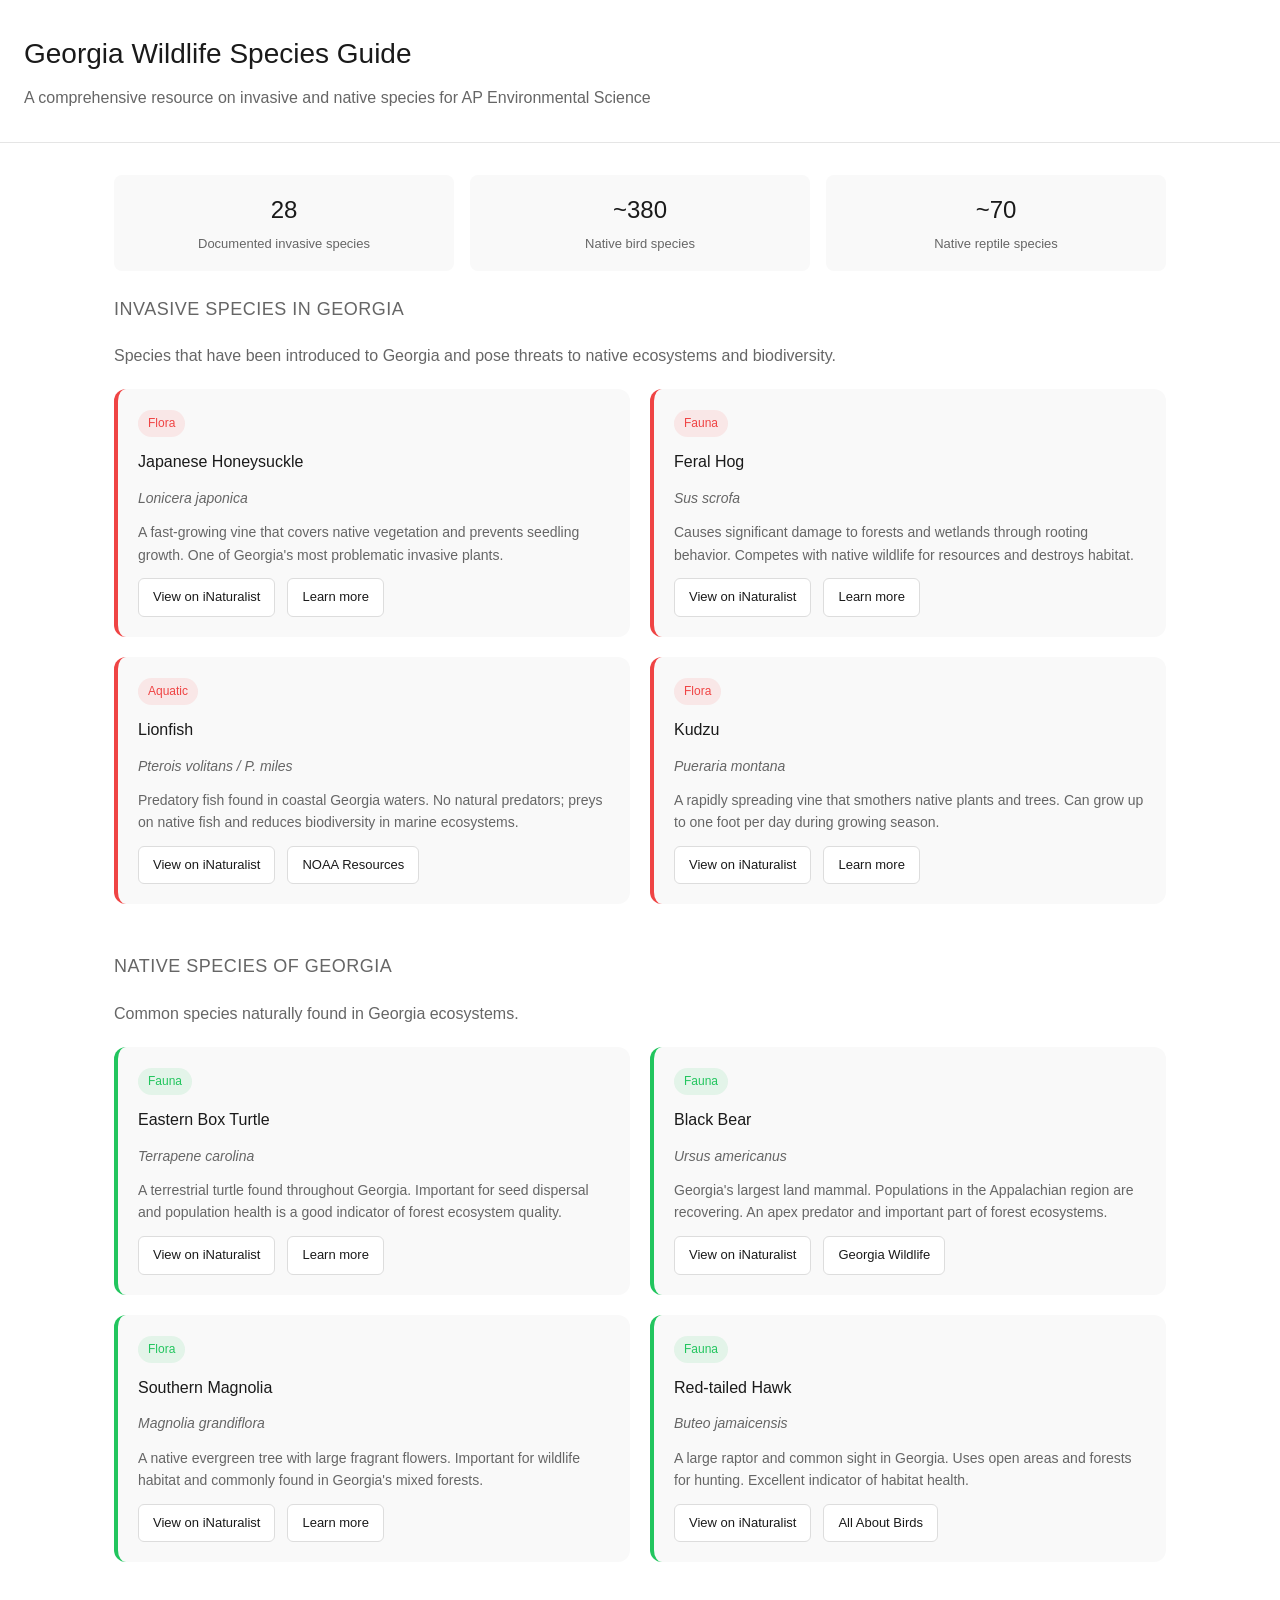
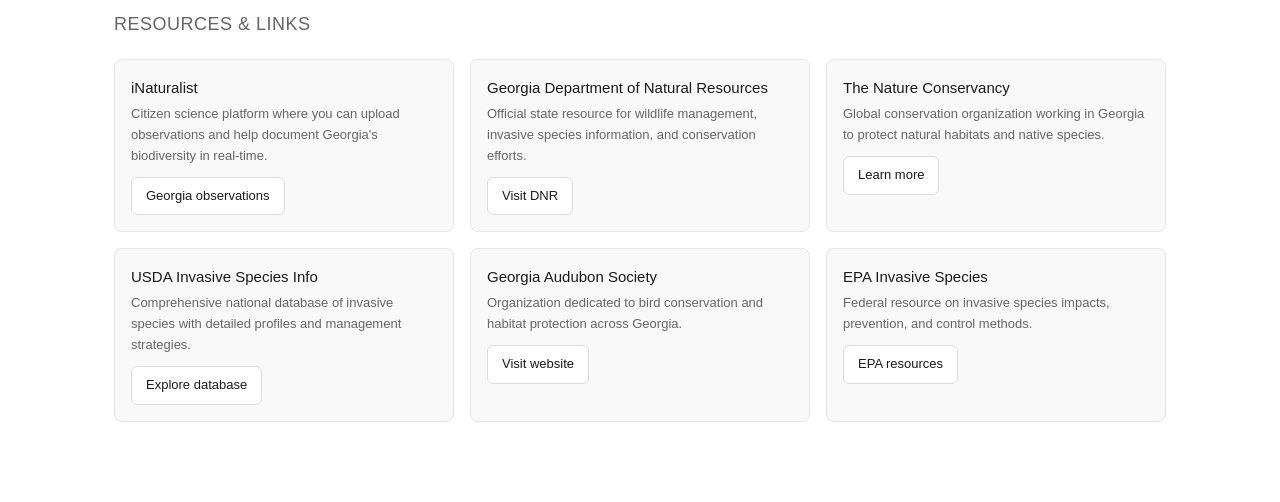
==== index.html @ b3af04f8 "initial upload" ====
<!DOCTYPE html>
<html lang="en">
<head>
  <meta charset="UTF-8">
  <meta name="viewport" content="width=device-width, initial-scale=1.0">
  <title>Georgia Wildlife Species Guide</title>
  <style>
    * {
      margin: 0;
      padding: 0;
      box-sizing: border-box;
    }

    body {
      font-family: -apple-system, BlinkMacSystemFont, 'Segoe UI', sans-serif;
      color: #1a1a1a;
      background: #fff;
      line-height: 1.6;
    }

    @media (prefers-color-scheme: dark) {
      body {
        background: #1a1a1a;
        color: #f5f5f5;
      }
    }

    .header {
      padding: 32px 24px;
      border-bottom: 1px solid #e5e5e5;
      margin-bottom: 32px;
    }

    @media (prefers-color-scheme: dark) {
      .header {
        border-bottom-color: #333;
      }
    }

    .header h1 {
      font-size: 28px;
      margin-bottom: 8px;
      font-weight: 500;
    }

    .header p {
      color: #666;
      font-size: 16px;
    }

    @media (prefers-color-scheme: dark) {
      .header p {
        color: #999;
      }
    }

    .content {
      max-width: 1100px;
      margin: 0 auto;
      padding: 0 24px 32px;
    }

    .section {
      margin-bottom: 48px;
    }

    .section h2 {
      font-size: 18px;
      font-weight: 500;
      margin-bottom: 20px;
      text-transform: uppercase;
      letter-spacing: 0.5px;
      color: #666;
    }

    @media (prefers-color-scheme: dark) {
      .section h2 {
        color: #999;
      }
    }

    .info-grid {
      display: grid;
      grid-template-columns: 1fr 1fr;
      gap: 20px;
      margin-bottom: 24px;
    }

    .info-card {
      background: #f9f9f9;
      padding: 20px;
      border-radius: 12px;
      border-left: 4px solid #22c55e;
    }

    @media (prefers-color-scheme: dark) {
      .info-card {
        background: #2a2a2a;
      }
    }

    .info-card.invasive {
      border-left-color: #ef4444;
    }

    .info-card h3 {
      font-size: 16px;
      margin-bottom: 12px;
      font-weight: 500;
    }

    .badge {
      display: inline-block;
      padding: 4px 10px;
      border-radius: 20px;
      font-size: 12px;
      margin-bottom: 12px;
      background: rgba(34, 197, 94, 0.1);
      color: #22c55e;
    }

    .invasive .badge {
      background: rgba(239, 68, 68, 0.1);
      color: #ef4444;
    }

    .info-card p {
      font-size: 14px;
      color: #666;
      margin-bottom: 12px;
    }

    @media (prefers-color-scheme: dark) {
      .info-card p {
        color: #999;
      }
    }

    .scientific {
      font-style: italic;
      font-size: 13px;
      color: #999;
      margin-bottom: 12px;
    }

    @media (prefers-color-scheme: dark) {
      .scientific {
        color: #666;
      }
    }

    .resource-links {
      display: flex;
      gap: 12px;
      flex-wrap: wrap;
    }

    .resource-btn {
      display: inline-block;
      padding: 8px 14px;
      background: #fff;
      border: 1px solid #ddd;
      border-radius: 6px;
      text-decoration: none;
      color: #1a1a1a;
      font-size: 13px;
      transition: all 0.2s;
      cursor: pointer;
    }

    @media (prefers-color-scheme: dark) {
      .resource-btn {
        background: #333;
        border-color: #555;
        color: #f5f5f5;
      }
    }

    .resource-btn:hover {
      background: #f0f0f0;
      border-color: #999;
    }

    @media (prefers-color-scheme: dark) {
      .resource-btn:hover {
        background: #444;
        border-color: #666;
      }
    }

    .species-list {
      display: grid;
      grid-template-columns: repeat(auto-fit, minmax(280px, 1fr));
      gap: 16px;
      margin-top: 20px;
    }

    .species-item {
      background: #f9f9f9;
      padding: 16px;
      border-radius: 8px;
      cursor: pointer;
      transition: all 0.2s;
      border: 1px solid #e5e5e5;
    }

    @media (prefers-color-scheme: dark) {
      .species-item {
        background: #2a2a2a;
        border-color: #333;
      }
    }

    .species-item:hover {
      border-color: #999;
      transform: translateY(-2px);
    }

    .species-item h4 {
      font-size: 15px;
      margin-bottom: 4px;
      font-weight: 500;
    }

    .species-item .scientific {
      margin-bottom: 10px;
    }

    .species-item p {
      font-size: 13px;
      color: #666;
      margin-bottom: 10px;
    }

    @media (prefers-color-scheme: dark) {
      .species-item p {
        color: #999;
      }
    }

    .quick-stats {
      display: grid;
      grid-template-columns: repeat(3, 1fr);
      gap: 16px;
      margin: 24px 0;
    }

    .stat-box {
      background: #f9f9f9;
      padding: 16px;
      border-radius: 8px;
      text-align: center;
    }

    @media (prefers-color-scheme: dark) {
      .stat-box {
        background: #2a2a2a;
      }
    }

    .stat-number {
      font-size: 24px;
      font-weight: 500;
      margin-bottom: 4px;
    }

    .stat-label {
      font-size: 13px;
      color: #666;
    }

    @media (prefers-color-scheme: dark) {
      .stat-label {
        color: #999;
      }
    }

    @media (max-width: 768px) {
      .info-grid {
        grid-template-columns: 1fr;
      }
      
      .quick-stats {
        grid-template-columns: 1fr;
      }
    }
  </style>
</head>
<body>

<div class="header">
  <h1>Georgia Wildlife Species Guide</h1>
  <p>A comprehensive resource on invasive and native species for AP Environmental Science</p>
</div>

<div class="content">
  <div class="quick-stats">
    <div class="stat-box">
      <div class="stat-number">28</div>
      <div class="stat-label">Documented invasive species</div>
    </div>
    <div class="stat-box">
      <div class="stat-number">~380</div>
      <div class="stat-label">Native bird species</div>
    </div>
    <div class="stat-box">
      <div class="stat-number">~70</div>
      <div class="stat-label">Native reptile species</div>
    </div>
  </div>

  <div class="section">
    <h2>Invasive species in Georgia</h2>
    <p style="color: #666; margin-bottom: 20px;">Species that have been introduced to Georgia and pose threats to native ecosystems and biodiversity.</p>
    
    <div class="info-grid">
      <div class="info-card invasive">
        <span class="badge">Flora</span>
        <h3>Japanese Honeysuckle</h3>
        <p class="scientific">Lonicera japonica</p>
        <p>A fast-growing vine that covers native vegetation and prevents seedling growth. One of Georgia's most problematic invasive plants.</p>
        <div class="resource-links">
          <a class="resource-btn" href="https://www.inaturalist.org/taxa/48547-Lonicera-japonica" target="_blank">View on iNaturalist</a>
          <a class="resource-btn" href="https://www.invasivespeciesinfo.gov/" target="_blank">Learn more</a>
        </div>
      </div>

      <div class="info-card invasive">
        <span class="badge">Fauna</span>
        <h3>Feral Hog</h3>
        <p class="scientific">Sus scrofa</p>
        <p>Causes significant damage to forests and wetlands through rooting behavior. Competes with native wildlife for resources and destroys habitat.</p>
        <div class="resource-links">
          <a class="resource-btn" href="https://www.inaturalist.org/taxa/41693-Sus-scrofa" target="_blank">View on iNaturalist</a>
          <a class="resource-btn" href="https://www.gohunt.com/read/detail/feral-hogs" target="_blank">Learn more</a>
        </div>
      </div>

      <div class="info-card invasive">
        <span class="badge">Aquatic</span>
        <h3>Lionfish</h3>
        <p class="scientific">Pterois volitans / P. miles</p>
        <p>Predatory fish found in coastal Georgia waters. No natural predators; preys on native fish and reduces biodiversity in marine ecosystems.</p>
        <div class="resource-links">
          <a class="resource-btn" href="https://www.inaturalist.org/taxa/2294-Pterois" target="_blank">View on iNaturalist</a>
          <a class="resource-btn" href="https://www.noaa.gov/" target="_blank">NOAA Resources</a>
        </div>
      </div>

      <div class="info-card invasive">
        <span class="badge">Flora</span>
        <h3>Kudzu</h3>
        <p class="scientific">Pueraria montana</p>
        <p>A rapidly spreading vine that smothers native plants and trees. Can grow up to one foot per day during growing season.</p>
        <div class="resource-links">
          <a class="resource-btn" href="https://www.inaturalist.org/taxa/60610-Pueraria-montana" target="_blank">View on iNaturalist</a>
          <a class="resource-btn" href="https://www.invasivespeciesinfo.gov/" target="_blank">Learn more</a>
        </div>
      </div>
    </div>
  </div>

  <div class="section">
    <h2>Native species of Georgia</h2>
    <p style="color: #666; margin-bottom: 20px;">Common species naturally found in Georgia ecosystems.</p>
    
    <div class="info-grid">
      <div class="info-card">
        <span class="badge">Fauna</span>
        <h3>Eastern Box Turtle</h3>
        <p class="scientific">Terrapene carolina</p>
        <p>A terrestrial turtle found throughout Georgia. Important for seed dispersal and population health is a good indicator of forest ecosystem quality.</p>
        <div class="resource-links">
          <a class="resource-btn" href="https://www.inaturalist.org/taxa/21338-Terrapene-carolina" target="_blank">View on iNaturalist</a>
          <a class="resource-btn" href="https://www.georgiaaudubon.org/" target="_blank">Learn more</a>
        </div>
      </div>

      <div class="info-card">
        <span class="badge">Fauna</span>
        <h3>Black Bear</h3>
        <p class="scientific">Ursus americanus</p>
        <p>Georgia's largest land mammal. Populations in the Appalachian region are recovering. An apex predator and important part of forest ecosystems.</p>
        <div class="resource-links">
          <a class="resource-btn" href="https://www.inaturalist.org/taxa/43331-Ursus-americanus" target="_blank">View on iNaturalist</a>
          <a class="resource-btn" href="https://www.georgiawildlife.com/" target="_blank">Georgia Wildlife</a>
        </div>
      </div>

      <div class="info-card">
        <span class="badge">Flora</span>
        <h3>Southern Magnolia</h3>
        <p class="scientific">Magnolia grandiflora</p>
        <p>A native evergreen tree with large fragrant flowers. Important for wildlife habitat and commonly found in Georgia's mixed forests.</p>
        <div class="resource-links">
          <a class="resource-btn" href="https://www.inaturalist.org/taxa/53818-Magnolia-grandiflora" target="_blank">View on iNaturalist</a>
          <a class="resource-btn" href="https://www.nwf.org/" target="_blank">Learn more</a>
        </div>
      </div>

      <div class="info-card">
        <span class="badge">Fauna</span>
        <h3>Red-tailed Hawk</h3>
        <p class="scientific">Buteo jamaicensis</p>
        <p>A large raptor and common sight in Georgia. Uses open areas and forests for hunting. Excellent indicator of habitat health.</p>
        <div class="resource-links">
          <a class="resource-btn" href="https://www.inaturalist.org/taxa/3791-Buteo-jamaicensis" target="_blank">View on iNaturalist</a>
          <a class="resource-btn" href="https://www.allaboutbirds.org/" target="_blank">All About Birds</a>
        </div>
      </div>
    </div>
  </div>

  <div class="section">
    <h2>Resources & links</h2>
    <div class="species-list">
      <div class="species-item">
        <h4>iNaturalist</h4>
        <p>Citizen science platform where you can upload observations and help document Georgia's biodiversity in real-time.</p>
        <a class="resource-btn" href="https://www.inaturalist.org/places/georgia" target="_blank">Georgia observations</a>
      </div>
      <div class="species-item">
        <h4>Georgia Department of Natural Resources</h4>
        <p>Official state resource for wildlife management, invasive species information, and conservation efforts.</p>
        <a class="resource-btn" href="https://www.georgiawildlife.com/" target="_blank">Visit DNR</a>
      </div>
      <div class="species-item">
        <h4>The Nature Conservancy</h4>
        <p>Global conservation organization working in Georgia to protect natural habitats and native species.</p>
        <a class="resource-btn" href="https://www.nature.org/en-us/get-involved/how-to-help/" target="_blank">Learn more</a>
      </div>
      <div class="species-item">
        <h4>USDA Invasive Species Info</h4>
        <p>Comprehensive national database of invasive species with detailed profiles and management strategies.</p>
        <a class="resource-btn" href="https://www.invasivespeciesinfo.gov/" target="_blank">Explore database</a>
      </div>
      <div class="species-item">
        <h4>Georgia Audubon Society</h4>
        <p>Organization dedicated to bird conservation and habitat protection across Georgia.</p>
        <a class="resource-btn" href="https://www.georgiaaudubon.org/" target="_blank">Visit website</a>
      </div>
      <div class="species-item">
        <h4>EPA Invasive Species</h4>
        <p>Federal resource on invasive species impacts, prevention, and control methods.</p>
        <a class="resource-btn" href="https://www.epa.gov/invasive-species" target="_blank">EPA resources</a>
      </div>
    </div>
  </div>
</div>

</body>
</html>
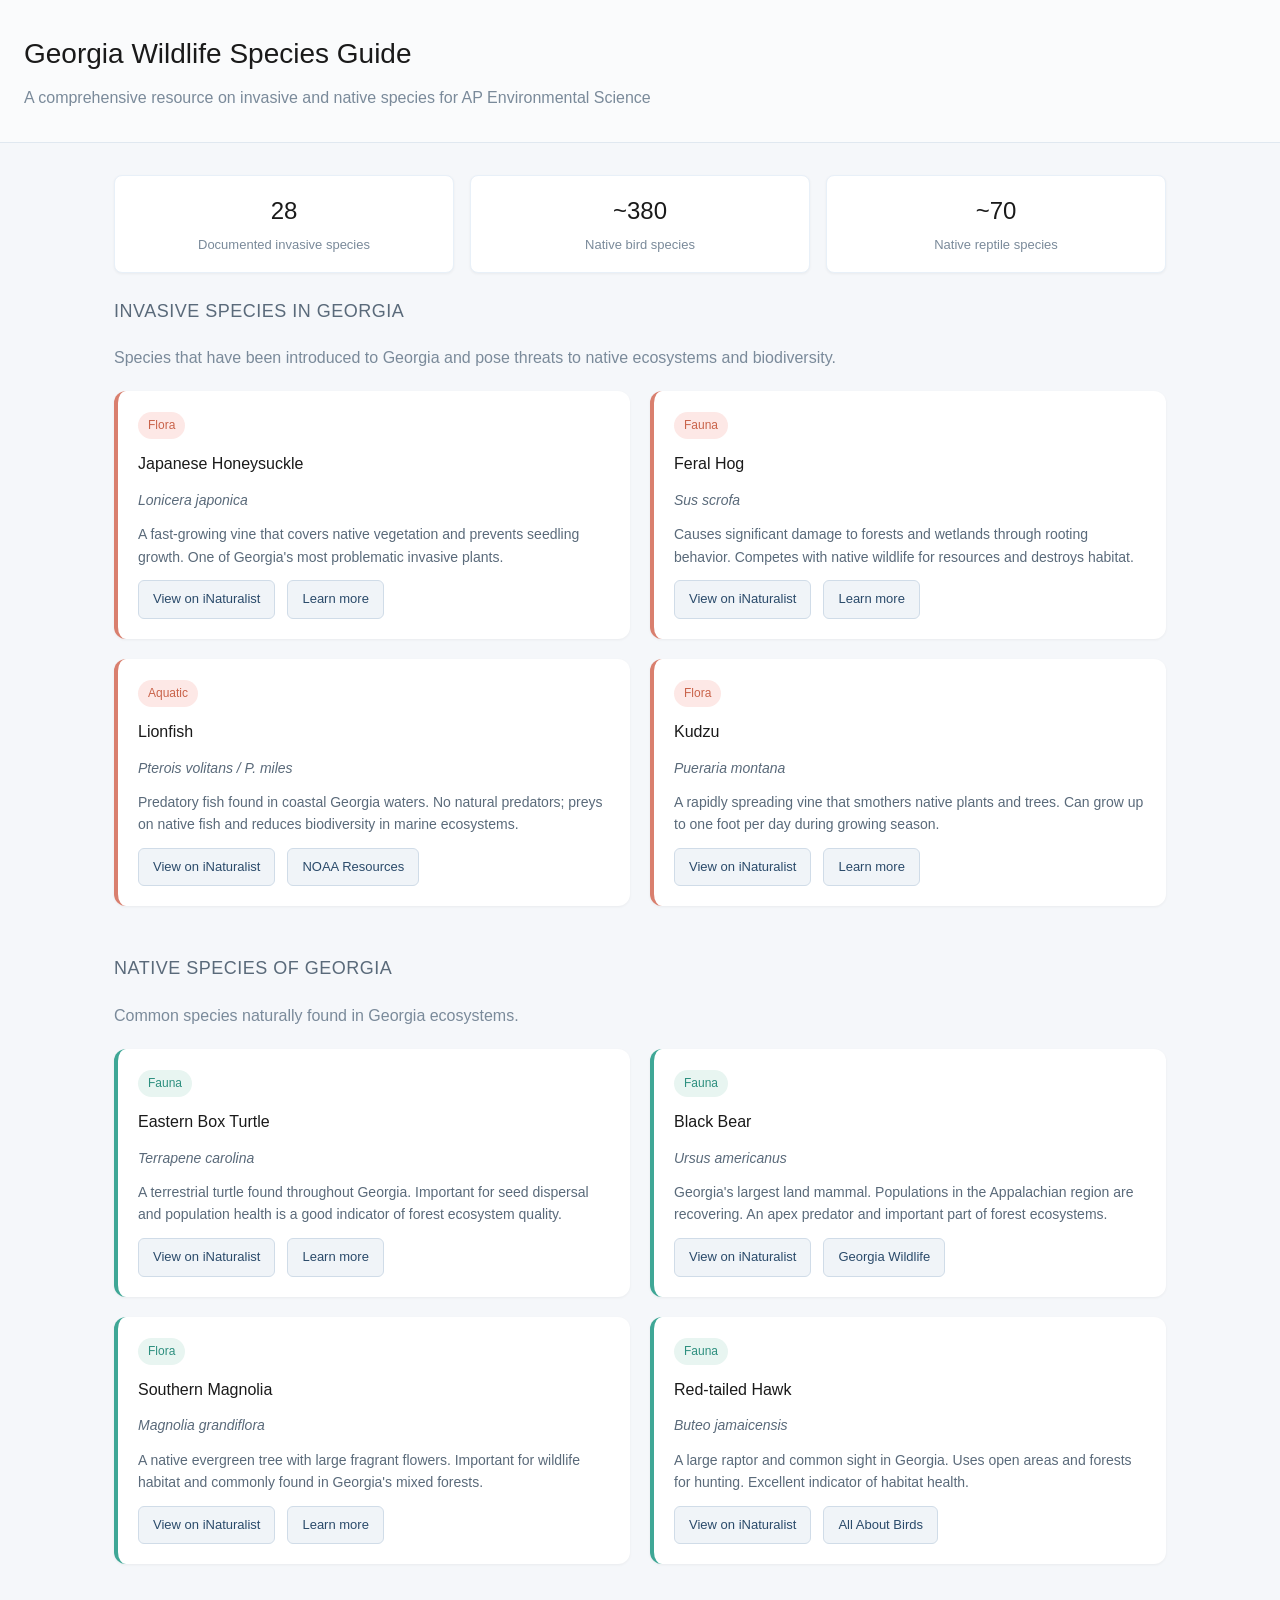
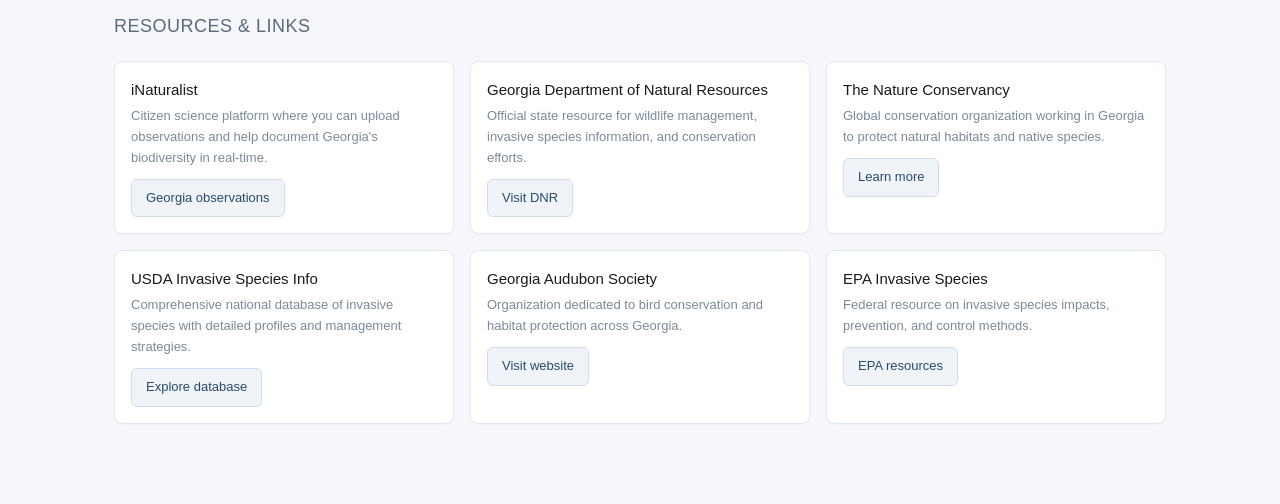
==== commit a5414f11: "Refactor CSS styles for improved color scheme Updated color scheme for better readability and aesthe" ====
--- a/index.html
+++ b/index.html
@@ -13,45 +13,28 @@
 
     body {
       font-family: -apple-system, BlinkMacSystemFont, 'Segoe UI', sans-serif;
-      color: #1a1a1a;
-      background: #fff;
+      color: #2a2a2a;
+      background: #f5f7fa;
       line-height: 1.6;
-    }
-
-    @media (prefers-color-scheme: dark) {
-      body {
-        background: #1a1a1a;
-        color: #f5f5f5;
-      }
     }
 
     .header {
       padding: 32px 24px;
-      border-bottom: 1px solid #e5e5e5;
+      border-bottom: 1px solid #e0e8f0;
       margin-bottom: 32px;
-    }
-
-    @media (prefers-color-scheme: dark) {
-      .header {
-        border-bottom-color: #333;
-      }
+      background: #fafbfc;
     }
 
     .header h1 {
       font-size: 28px;
       margin-bottom: 8px;
       font-weight: 500;
+      color: #1a1a1a;
     }
 
     .header p {
-      color: #666;
+      color: #7a8a9a;
       font-size: 16px;
-    }
-
-    @media (prefers-color-scheme: dark) {
-      .header p {
-        color: #999;
-      }
     }
 
     .content {
@@ -70,13 +53,11 @@
       margin-bottom: 20px;
       text-transform: uppercase;
       letter-spacing: 0.5px;
-      color: #666;
-    }
-
-    @media (prefers-color-scheme: dark) {
-      .section h2 {
-        color: #999;
-      }
+      color: #5a6a7a;
+    }
+
+    .section > p {
+      color: #7a8a9a;
     }
 
     .info-grid {
@@ -87,26 +68,22 @@
     }
 
     .info-card {
-      background: #f9f9f9;
+      background: #ffffff;
       padding: 20px;
       border-radius: 12px;
-      border-left: 4px solid #22c55e;
-    }
-
-    @media (prefers-color-scheme: dark) {
-      .info-card {
-        background: #2a2a2a;
-      }
+      border-left: 4px solid #3fa796;
+      box-shadow: 0 1px 3px rgba(0, 0, 0, 0.05);
     }
 
     .info-card.invasive {
-      border-left-color: #ef4444;
+      border-left-color: #d97f6e;
     }
 
     .info-card h3 {
       font-size: 16px;
       margin-bottom: 12px;
       font-weight: 500;
+      color: #1a1a1a;
     }
 
     .badge {
@@ -115,38 +92,26 @@
       border-radius: 20px;
       font-size: 12px;
       margin-bottom: 12px;
-      background: rgba(34, 197, 94, 0.1);
-      color: #22c55e;
+      background: #e8f5f1;
+      color: #2d8f7f;
     }
 
     .invasive .badge {
-      background: rgba(239, 68, 68, 0.1);
-      color: #ef4444;
+      background: #fde8e6;
+      color: #c9634a;
     }
 
     .info-card p {
       font-size: 14px;
-      color: #666;
+      color: #5a6a7a;
       margin-bottom: 12px;
-    }
-
-    @media (prefers-color-scheme: dark) {
-      .info-card p {
-        color: #999;
-      }
     }
 
     .scientific {
       font-style: italic;
       font-size: 13px;
-      color: #999;
+      color: #8a9aaa;
       margin-bottom: 12px;
-    }
-
-    @media (prefers-color-scheme: dark) {
-      .scientific {
-        color: #666;
-      }
     }
 
     .resource-links {
@@ -158,34 +123,20 @@
     .resource-btn {
       display: inline-block;
       padding: 8px 14px;
-      background: #fff;
-      border: 1px solid #ddd;
+      background: #f0f4f8;
+      border: 1px solid #d0dce8;
       border-radius: 6px;
       text-decoration: none;
-      color: #1a1a1a;
+      color: #2a4a6a;
       font-size: 13px;
       transition: all 0.2s;
       cursor: pointer;
     }
 
-    @media (prefers-color-scheme: dark) {
-      .resource-btn {
-        background: #333;
-        border-color: #555;
-        color: #f5f5f5;
-      }
-    }
-
     .resource-btn:hover {
-      background: #f0f0f0;
-      border-color: #999;
-    }
-
-    @media (prefers-color-scheme: dark) {
-      .resource-btn:hover {
-        background: #444;
-        border-color: #666;
-      }
+      background: #e0eaf4;
+      border-color: #a0b5cc;
+      color: #1a3a5a;
     }
 
     .species-list {
@@ -196,30 +147,26 @@
     }
 
     .species-item {
-      background: #f9f9f9;
+      background: #ffffff;
       padding: 16px;
       border-radius: 8px;
       cursor: pointer;
       transition: all 0.2s;
-      border: 1px solid #e5e5e5;
-    }
-
-    @media (prefers-color-scheme: dark) {
-      .species-item {
-        background: #2a2a2a;
-        border-color: #333;
-      }
+      border: 1px solid #e0e8f0;
+      box-shadow: 0 1px 2px rgba(0, 0, 0, 0.03);
     }
 
     .species-item:hover {
-      border-color: #999;
+      border-color: #b0c0d0;
       transform: translateY(-2px);
+      box-shadow: 0 4px 8px rgba(0, 0, 0, 0.08);
     }
 
     .species-item h4 {
       font-size: 15px;
       margin-bottom: 4px;
       font-weight: 500;
+      color: #1a1a1a;
     }
 
     .species-item .scientific {
@@ -228,14 +175,8 @@
 
     .species-item p {
       font-size: 13px;
-      color: #666;
+      color: #7a8a9a;
       margin-bottom: 10px;
-    }
-
-    @media (prefers-color-scheme: dark) {
-      .species-item p {
-        color: #999;
-      }
     }
 
     .quick-stats {
@@ -246,33 +187,24 @@
     }
 
     .stat-box {
-      background: #f9f9f9;
+      background: #ffffff;
       padding: 16px;
       border-radius: 8px;
       text-align: center;
-    }
-
-    @media (prefers-color-scheme: dark) {
-      .stat-box {
-        background: #2a2a2a;
-      }
+      box-shadow: 0 1px 3px rgba(0, 0, 0, 0.05);
+      border: 1px solid #e8f0f8;
     }
 
     .stat-number {
       font-size: 24px;
       font-weight: 500;
       margin-bottom: 4px;
+      color: #1a1a1a;
     }
 
     .stat-label {
       font-size: 13px;
-      color: #666;
-    }
-
-    @media (prefers-color-scheme: dark) {
-      .stat-label {
-        color: #999;
-      }
+      color: #7a8a9a;
     }
 
     @media (max-width: 768px) {
@@ -311,7 +243,7 @@
 
   <div class="section">
     <h2>Invasive species in Georgia</h2>
-    <p style="color: #666; margin-bottom: 20px;">Species that have been introduced to Georgia and pose threats to native ecosystems and biodiversity.</p>
+    <p style="color: #7a8a9a; margin-bottom: 20px;">Species that have been introduced to Georgia and pose threats to native ecosystems and biodiversity.</p>
     
     <div class="info-grid">
       <div class="info-card invasive">
@@ -362,7 +294,7 @@
 
   <div class="section">
     <h2>Native species of Georgia</h2>
-    <p style="color: #666; margin-bottom: 20px;">Common species naturally found in Georgia ecosystems.</p>
+    <p style="color: #7a8a9a; margin-bottom: 20px;">Common species naturally found in Georgia ecosystems.</p>
     
     <div class="info-grid">
       <div class="info-card">
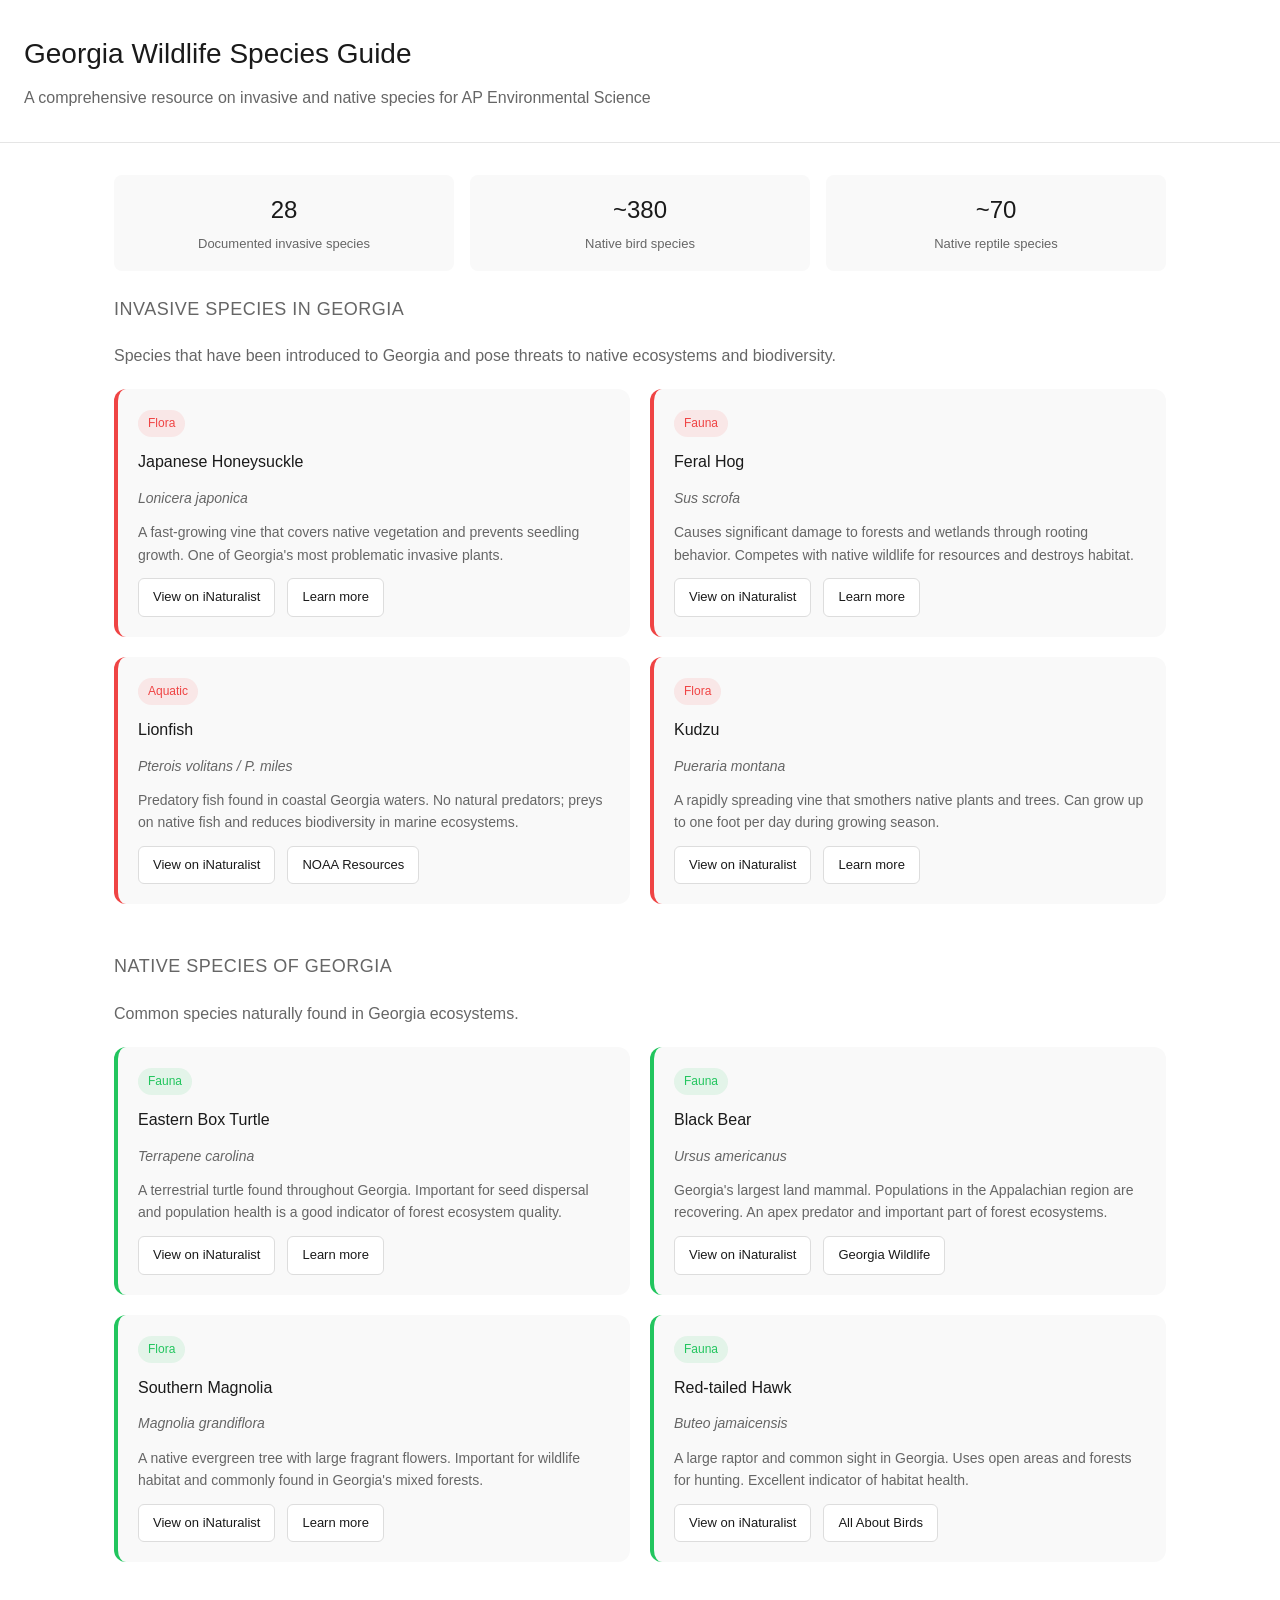
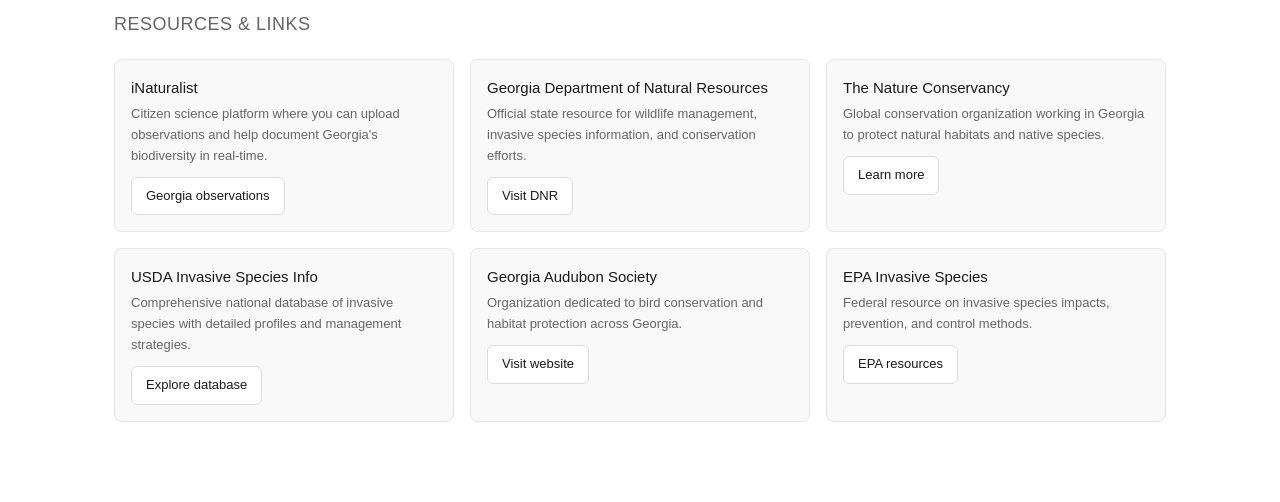
==== commit c6227041: "aanya cannot decide what she wants cuase shes lowkey tweaking Updated color scheme for better readab" ====
--- a/index.html
+++ b/index.html
@@ -13,28 +13,45 @@
 
     body {
       font-family: -apple-system, BlinkMacSystemFont, 'Segoe UI', sans-serif;
-      color: #2a2a2a;
-      background: #f5f7fa;
+      color: #1a1a1a;
+      background: #fff;
       line-height: 1.6;
+    }
+
+    @media (prefers-color-scheme: dark) {
+      body {
+        background: #1a1a1a;
+        color: #f5f5f5;
+      }
     }
 
     .header {
       padding: 32px 24px;
-      border-bottom: 1px solid #e0e8f0;
+      border-bottom: 1px solid #e5e5e5;
       margin-bottom: 32px;
-      background: #fafbfc;
+    }
+
+    @media (prefers-color-scheme: dark) {
+      .header {
+        border-bottom-color: #333;
+      }
     }
 
     .header h1 {
       font-size: 28px;
       margin-bottom: 8px;
       font-weight: 500;
-      color: #1a1a1a;
     }
 
     .header p {
-      color: #7a8a9a;
+      color: #666;
       font-size: 16px;
+    }
+
+    @media (prefers-color-scheme: dark) {
+      .header p {
+        color: #999;
+      }
     }
 
     .content {
@@ -53,11 +70,13 @@
       margin-bottom: 20px;
       text-transform: uppercase;
       letter-spacing: 0.5px;
-      color: #5a6a7a;
-    }
-
-    .section > p {
-      color: #7a8a9a;
+      color: #666;
+    }
+
+    @media (prefers-color-scheme: dark) {
+      .section h2 {
+        color: #999;
+      }
     }
 
     .info-grid {
@@ -68,22 +87,26 @@
     }
 
     .info-card {
-      background: #ffffff;
+      background: #f9f9f9;
       padding: 20px;
       border-radius: 12px;
-      border-left: 4px solid #3fa796;
-      box-shadow: 0 1px 3px rgba(0, 0, 0, 0.05);
+      border-left: 4px solid #22c55e;
+    }
+
+    @media (prefers-color-scheme: dark) {
+      .info-card {
+        background: #2a2a2a;
+      }
     }
 
     .info-card.invasive {
-      border-left-color: #d97f6e;
+      border-left-color: #ef4444;
     }
 
     .info-card h3 {
       font-size: 16px;
       margin-bottom: 12px;
       font-weight: 500;
-      color: #1a1a1a;
     }
 
     .badge {
@@ -92,26 +115,38 @@
       border-radius: 20px;
       font-size: 12px;
       margin-bottom: 12px;
-      background: #e8f5f1;
-      color: #2d8f7f;
+      background: rgba(34, 197, 94, 0.1);
+      color: #22c55e;
     }
 
     .invasive .badge {
-      background: #fde8e6;
-      color: #c9634a;
+      background: rgba(239, 68, 68, 0.1);
+      color: #ef4444;
     }
 
     .info-card p {
       font-size: 14px;
-      color: #5a6a7a;
+      color: #666;
       margin-bottom: 12px;
+    }
+
+    @media (prefers-color-scheme: dark) {
+      .info-card p {
+        color: #999;
+      }
     }
 
     .scientific {
       font-style: italic;
       font-size: 13px;
-      color: #8a9aaa;
+      color: #999;
       margin-bottom: 12px;
+    }
+
+    @media (prefers-color-scheme: dark) {
+      .scientific {
+        color: #666;
+      }
     }
 
     .resource-links {
@@ -123,20 +158,34 @@
     .resource-btn {
       display: inline-block;
       padding: 8px 14px;
-      background: #f0f4f8;
-      border: 1px solid #d0dce8;
+      background: #fff;
+      border: 1px solid #ddd;
       border-radius: 6px;
       text-decoration: none;
-      color: #2a4a6a;
+      color: #1a1a1a;
       font-size: 13px;
       transition: all 0.2s;
       cursor: pointer;
     }
 
+    @media (prefers-color-scheme: dark) {
+      .resource-btn {
+        background: #333;
+        border-color: #555;
+        color: #f5f5f5;
+      }
+    }
+
     .resource-btn:hover {
-      background: #e0eaf4;
-      border-color: #a0b5cc;
-      color: #1a3a5a;
+      background: #f0f0f0;
+      border-color: #999;
+    }
+
+    @media (prefers-color-scheme: dark) {
+      .resource-btn:hover {
+        background: #444;
+        border-color: #666;
+      }
     }
 
     .species-list {
@@ -147,26 +196,30 @@
     }
 
     .species-item {
-      background: #ffffff;
+      background: #f9f9f9;
       padding: 16px;
       border-radius: 8px;
       cursor: pointer;
       transition: all 0.2s;
-      border: 1px solid #e0e8f0;
-      box-shadow: 0 1px 2px rgba(0, 0, 0, 0.03);
+      border: 1px solid #e5e5e5;
+    }
+
+    @media (prefers-color-scheme: dark) {
+      .species-item {
+        background: #2a2a2a;
+        border-color: #333;
+      }
     }
 
     .species-item:hover {
-      border-color: #b0c0d0;
+      border-color: #999;
       transform: translateY(-2px);
-      box-shadow: 0 4px 8px rgba(0, 0, 0, 0.08);
     }
 
     .species-item h4 {
       font-size: 15px;
       margin-bottom: 4px;
       font-weight: 500;
-      color: #1a1a1a;
     }
 
     .species-item .scientific {
@@ -175,8 +228,14 @@
 
     .species-item p {
       font-size: 13px;
-      color: #7a8a9a;
+      color: #666;
       margin-bottom: 10px;
+    }
+
+    @media (prefers-color-scheme: dark) {
+      .species-item p {
+        color: #999;
+      }
     }
 
     .quick-stats {
@@ -187,24 +246,33 @@
     }
 
     .stat-box {
-      background: #ffffff;
+      background: #f9f9f9;
       padding: 16px;
       border-radius: 8px;
       text-align: center;
-      box-shadow: 0 1px 3px rgba(0, 0, 0, 0.05);
-      border: 1px solid #e8f0f8;
+    }
+
+    @media (prefers-color-scheme: dark) {
+      .stat-box {
+        background: #2a2a2a;
+      }
     }
 
     .stat-number {
       font-size: 24px;
       font-weight: 500;
       margin-bottom: 4px;
-      color: #1a1a1a;
     }
 
     .stat-label {
       font-size: 13px;
-      color: #7a8a9a;
+      color: #666;
+    }
+
+    @media (prefers-color-scheme: dark) {
+      .stat-label {
+        color: #999;
+      }
     }
 
     @media (max-width: 768px) {
@@ -243,7 +311,7 @@
 
   <div class="section">
     <h2>Invasive species in Georgia</h2>
-    <p style="color: #7a8a9a; margin-bottom: 20px;">Species that have been introduced to Georgia and pose threats to native ecosystems and biodiversity.</p>
+    <p style="color: #666; margin-bottom: 20px;">Species that have been introduced to Georgia and pose threats to native ecosystems and biodiversity.</p>
     
     <div class="info-grid">
       <div class="info-card invasive">
@@ -294,7 +362,7 @@
 
   <div class="section">
     <h2>Native species of Georgia</h2>
-    <p style="color: #7a8a9a; margin-bottom: 20px;">Common species naturally found in Georgia ecosystems.</p>
+    <p style="color: #666; margin-bottom: 20px;">Common species naturally found in Georgia ecosystems.</p>
     
     <div class="info-grid">
       <div class="info-card">
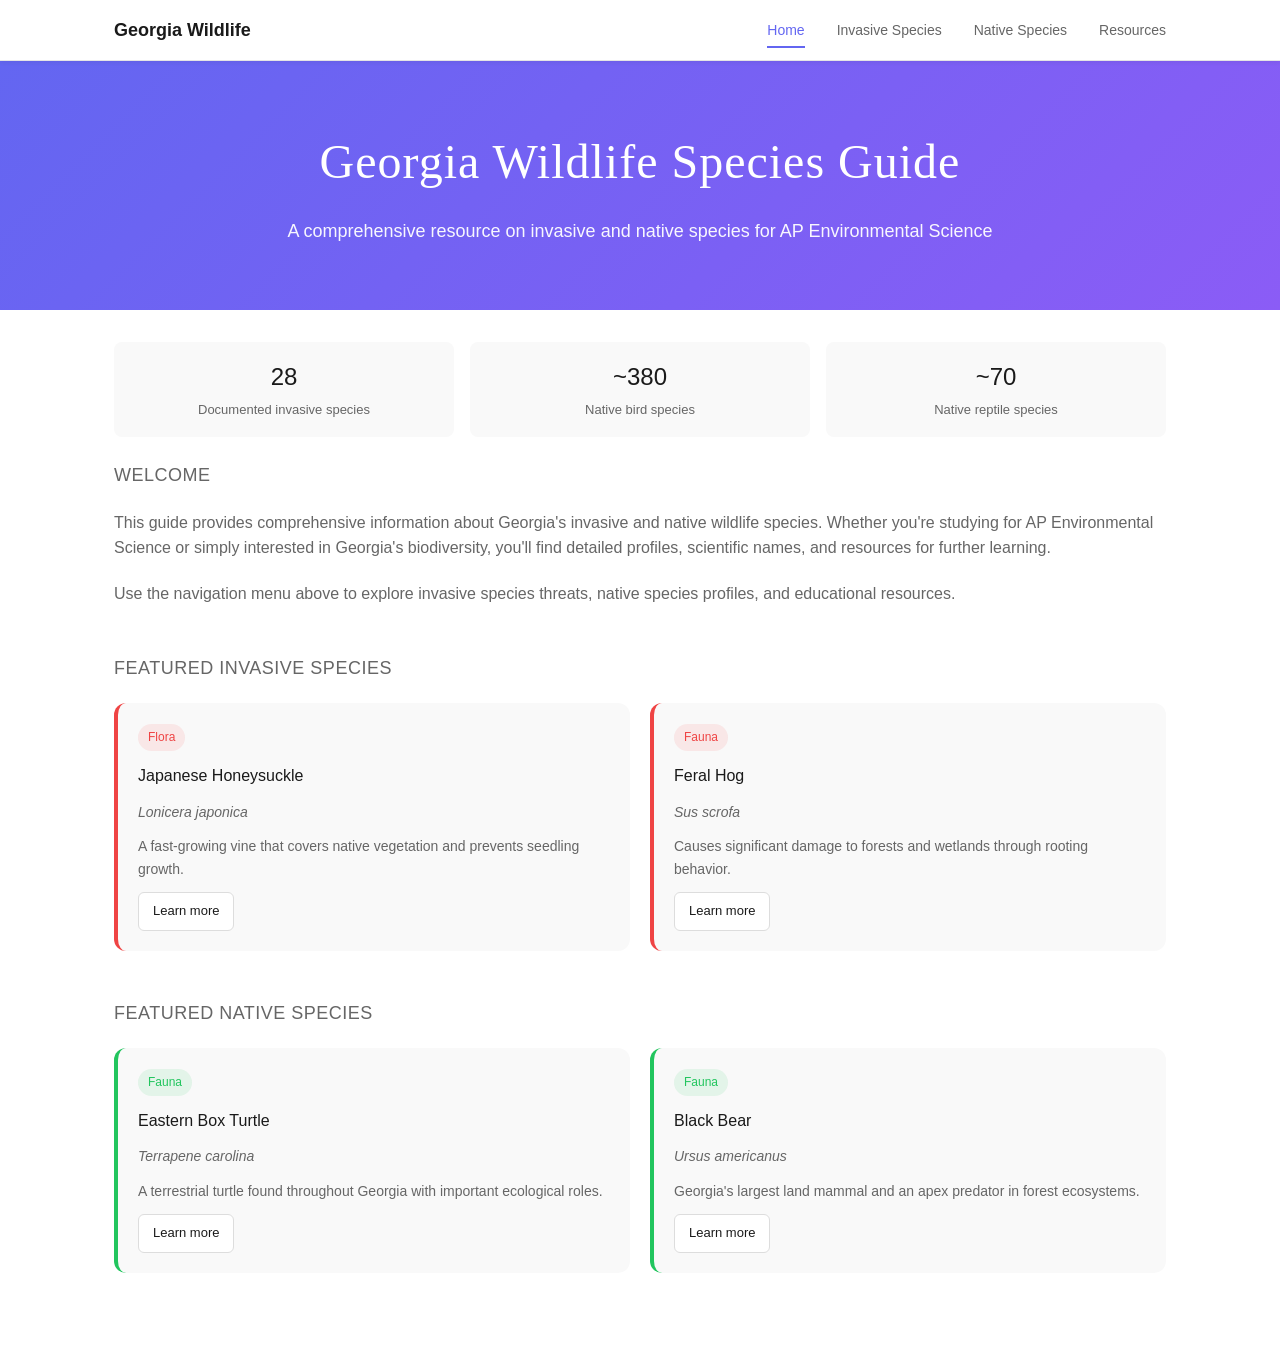
==== commit 81670646: "Add multi-page Georgia Wildlife Guide with centered title and professional styling" ====
--- a/index.html
+++ b/index.html
@@ -4,289 +4,23 @@
   <meta charset="UTF-8">
   <meta name="viewport" content="width=device-width, initial-scale=1.0">
   <title>Georgia Wildlife Species Guide</title>
-  <style>
-    * {
-      margin: 0;
-      padding: 0;
-      box-sizing: border-box;
-    }
-
-    body {
-      font-family: -apple-system, BlinkMacSystemFont, 'Segoe UI', sans-serif;
-      color: #1a1a1a;
-      background: #fff;
-      line-height: 1.6;
-    }
-
-    @media (prefers-color-scheme: dark) {
-      body {
-        background: #1a1a1a;
-        color: #f5f5f5;
-      }
-    }
-
-    .header {
-      padding: 32px 24px;
-      border-bottom: 1px solid #e5e5e5;
-      margin-bottom: 32px;
-    }
-
-    @media (prefers-color-scheme: dark) {
-      .header {
-        border-bottom-color: #333;
-      }
-    }
-
-    .header h1 {
-      font-size: 28px;
-      margin-bottom: 8px;
-      font-weight: 500;
-    }
-
-    .header p {
-      color: #666;
-      font-size: 16px;
-    }
-
-    @media (prefers-color-scheme: dark) {
-      .header p {
-        color: #999;
-      }
-    }
-
-    .content {
-      max-width: 1100px;
-      margin: 0 auto;
-      padding: 0 24px 32px;
-    }
-
-    .section {
-      margin-bottom: 48px;
-    }
-
-    .section h2 {
-      font-size: 18px;
-      font-weight: 500;
-      margin-bottom: 20px;
-      text-transform: uppercase;
-      letter-spacing: 0.5px;
-      color: #666;
-    }
-
-    @media (prefers-color-scheme: dark) {
-      .section h2 {
-        color: #999;
-      }
-    }
-
-    .info-grid {
-      display: grid;
-      grid-template-columns: 1fr 1fr;
-      gap: 20px;
-      margin-bottom: 24px;
-    }
-
-    .info-card {
-      background: #f9f9f9;
-      padding: 20px;
-      border-radius: 12px;
-      border-left: 4px solid #22c55e;
-    }
-
-    @media (prefers-color-scheme: dark) {
-      .info-card {
-        background: #2a2a2a;
-      }
-    }
-
-    .info-card.invasive {
-      border-left-color: #ef4444;
-    }
-
-    .info-card h3 {
-      font-size: 16px;
-      margin-bottom: 12px;
-      font-weight: 500;
-    }
-
-    .badge {
-      display: inline-block;
-      padding: 4px 10px;
-      border-radius: 20px;
-      font-size: 12px;
-      margin-bottom: 12px;
-      background: rgba(34, 197, 94, 0.1);
-      color: #22c55e;
-    }
-
-    .invasive .badge {
-      background: rgba(239, 68, 68, 0.1);
-      color: #ef4444;
-    }
-
-    .info-card p {
-      font-size: 14px;
-      color: #666;
-      margin-bottom: 12px;
-    }
-
-    @media (prefers-color-scheme: dark) {
-      .info-card p {
-        color: #999;
-      }
-    }
-
-    .scientific {
-      font-style: italic;
-      font-size: 13px;
-      color: #999;
-      margin-bottom: 12px;
-    }
-
-    @media (prefers-color-scheme: dark) {
-      .scientific {
-        color: #666;
-      }
-    }
-
-    .resource-links {
-      display: flex;
-      gap: 12px;
-      flex-wrap: wrap;
-    }
-
-    .resource-btn {
-      display: inline-block;
-      padding: 8px 14px;
-      background: #fff;
-      border: 1px solid #ddd;
-      border-radius: 6px;
-      text-decoration: none;
-      color: #1a1a1a;
-      font-size: 13px;
-      transition: all 0.2s;
-      cursor: pointer;
-    }
-
-    @media (prefers-color-scheme: dark) {
-      .resource-btn {
-        background: #333;
-        border-color: #555;
-        color: #f5f5f5;
-      }
-    }
-
-    .resource-btn:hover {
-      background: #f0f0f0;
-      border-color: #999;
-    }
-
-    @media (prefers-color-scheme: dark) {
-      .resource-btn:hover {
-        background: #444;
-        border-color: #666;
-      }
-    }
-
-    .species-list {
-      display: grid;
-      grid-template-columns: repeat(auto-fit, minmax(280px, 1fr));
-      gap: 16px;
-      margin-top: 20px;
-    }
-
-    .species-item {
-      background: #f9f9f9;
-      padding: 16px;
-      border-radius: 8px;
-      cursor: pointer;
-      transition: all 0.2s;
-      border: 1px solid #e5e5e5;
-    }
-
-    @media (prefers-color-scheme: dark) {
-      .species-item {
-        background: #2a2a2a;
-        border-color: #333;
-      }
-    }
-
-    .species-item:hover {
-      border-color: #999;
-      transform: translateY(-2px);
-    }
-
-    .species-item h4 {
-      font-size: 15px;
-      margin-bottom: 4px;
-      font-weight: 500;
-    }
-
-    .species-item .scientific {
-      margin-bottom: 10px;
-    }
-
-    .species-item p {
-      font-size: 13px;
-      color: #666;
-      margin-bottom: 10px;
-    }
-
-    @media (prefers-color-scheme: dark) {
-      .species-item p {
-        color: #999;
-      }
-    }
-
-    .quick-stats {
-      display: grid;
-      grid-template-columns: repeat(3, 1fr);
-      gap: 16px;
-      margin: 24px 0;
-    }
-
-    .stat-box {
-      background: #f9f9f9;
-      padding: 16px;
-      border-radius: 8px;
-      text-align: center;
-    }
-
-    @media (prefers-color-scheme: dark) {
-      .stat-box {
-        background: #2a2a2a;
-      }
-    }
-
-    .stat-number {
-      font-size: 24px;
-      font-weight: 500;
-      margin-bottom: 4px;
-    }
-
-    .stat-label {
-      font-size: 13px;
-      color: #666;
-    }
-
-    @media (prefers-color-scheme: dark) {
-      .stat-label {
-        color: #999;
-      }
-    }
-
-    @media (max-width: 768px) {
-      .info-grid {
-        grid-template-columns: 1fr;
-      }
-      
-      .quick-stats {
-        grid-template-columns: 1fr;
-      }
-    }
-  </style>
+  <link rel="stylesheet" href="styles.css">
 </head>
 <body>
+
+<nav class="navbar">
+  <div class="nav-container">
+    <div class="nav-logo">
+      <a href="index.html">Georgia Wildlife</a>
+    </div>
+    <ul class="nav-menu">
+      <li><a href="index.html" class="nav-link active">Home</a></li>
+      <li><a href="invasive-species.html" class="nav-link">Invasive Species</a></li>
+      <li><a href="native-species.html" class="nav-link">Native Species</a></li>
+      <li><a href="resources.html" class="nav-link">Resources</a></li>
+    </ul>
+  </div>
+</nav>
 
 <div class="header">
   <h1>Georgia Wildlife Species Guide</h1>
@@ -310,18 +44,27 @@
   </div>
 
   <div class="section">
-    <h2>Invasive species in Georgia</h2>
-    <p style="color: #666; margin-bottom: 20px;">Species that have been introduced to Georgia and pose threats to native ecosystems and biodiversity.</p>
-    
+    <h2>Welcome</h2>
+    <p style="color: #666; margin-bottom: 20px;">
+      This guide provides comprehensive information about Georgia's invasive and native wildlife species. 
+      Whether you're studying for AP Environmental Science or simply interested in Georgia's biodiversity, 
+      you'll find detailed profiles, scientific names, and resources for further learning.
+    </p>
+    <p style="color: #666; margin-bottom: 20px;">
+      Use the navigation menu above to explore invasive species threats, native species profiles, and educational resources.
+    </p>
+  </div>
+
+  <div class="section">
+    <h2>Featured Invasive Species</h2>
     <div class="info-grid">
       <div class="info-card invasive">
         <span class="badge">Flora</span>
         <h3>Japanese Honeysuckle</h3>
         <p class="scientific">Lonicera japonica</p>
-        <p>A fast-growing vine that covers native vegetation and prevents seedling growth. One of Georgia's most problematic invasive plants.</p>
+        <p>A fast-growing vine that covers native vegetation and prevents seedling growth.</p>
         <div class="resource-links">
-          <a class="resource-btn" href="https://www.inaturalist.org/taxa/48547-Lonicera-japonica" target="_blank">View on iNaturalist</a>
-          <a class="resource-btn" href="https://www.invasivespeciesinfo.gov/" target="_blank">Learn more</a>
+          <a class="resource-btn" href="invasive-species.html">Learn more</a>
         </div>
       </div>
 
@@ -329,50 +72,24 @@
         <span class="badge">Fauna</span>
         <h3>Feral Hog</h3>
         <p class="scientific">Sus scrofa</p>
-        <p>Causes significant damage to forests and wetlands through rooting behavior. Competes with native wildlife for resources and destroys habitat.</p>
+        <p>Causes significant damage to forests and wetlands through rooting behavior.</p>
         <div class="resource-links">
-          <a class="resource-btn" href="https://www.inaturalist.org/taxa/41693-Sus-scrofa" target="_blank">View on iNaturalist</a>
-          <a class="resource-btn" href="https://www.gohunt.com/read/detail/feral-hogs" target="_blank">Learn more</a>
-        </div>
-      </div>
-
-      <div class="info-card invasive">
-        <span class="badge">Aquatic</span>
-        <h3>Lionfish</h3>
-        <p class="scientific">Pterois volitans / P. miles</p>
-        <p>Predatory fish found in coastal Georgia waters. No natural predators; preys on native fish and reduces biodiversity in marine ecosystems.</p>
-        <div class="resource-links">
-          <a class="resource-btn" href="https://www.inaturalist.org/taxa/2294-Pterois" target="_blank">View on iNaturalist</a>
-          <a class="resource-btn" href="https://www.noaa.gov/" target="_blank">NOAA Resources</a>
-        </div>
-      </div>
-
-      <div class="info-card invasive">
-        <span class="badge">Flora</span>
-        <h3>Kudzu</h3>
-        <p class="scientific">Pueraria montana</p>
-        <p>A rapidly spreading vine that smothers native plants and trees. Can grow up to one foot per day during growing season.</p>
-        <div class="resource-links">
-          <a class="resource-btn" href="https://www.inaturalist.org/taxa/60610-Pueraria-montana" target="_blank">View on iNaturalist</a>
-          <a class="resource-btn" href="https://www.invasivespeciesinfo.gov/" target="_blank">Learn more</a>
+          <a class="resource-btn" href="invasive-species.html">Learn more</a>
         </div>
       </div>
     </div>
   </div>
 
   <div class="section">
-    <h2>Native species of Georgia</h2>
-    <p style="color: #666; margin-bottom: 20px;">Common species naturally found in Georgia ecosystems.</p>
-    
+    <h2>Featured Native Species</h2>
     <div class="info-grid">
       <div class="info-card">
         <span class="badge">Fauna</span>
         <h3>Eastern Box Turtle</h3>
         <p class="scientific">Terrapene carolina</p>
-        <p>A terrestrial turtle found throughout Georgia. Important for seed dispersal and population health is a good indicator of forest ecosystem quality.</p>
+        <p>A terrestrial turtle found throughout Georgia with important ecological roles.</p>
         <div class="resource-links">
-          <a class="resource-btn" href="https://www.inaturalist.org/taxa/21338-Terrapene-carolina" target="_blank">View on iNaturalist</a>
-          <a class="resource-btn" href="https://www.georgiaaudubon.org/" target="_blank">Learn more</a>
+          <a class="resource-btn" href="native-species.html">Learn more</a>
         </div>
       </div>
 
@@ -380,73 +97,14 @@
         <span class="badge">Fauna</span>
         <h3>Black Bear</h3>
         <p class="scientific">Ursus americanus</p>
-        <p>Georgia's largest land mammal. Populations in the Appalachian region are recovering. An apex predator and important part of forest ecosystems.</p>
+        <p>Georgia's largest land mammal and an apex predator in forest ecosystems.</p>
         <div class="resource-links">
-          <a class="resource-btn" href="https://www.inaturalist.org/taxa/43331-Ursus-americanus" target="_blank">View on iNaturalist</a>
-          <a class="resource-btn" href="https://www.georgiawildlife.com/" target="_blank">Georgia Wildlife</a>
+          <a class="resource-btn" href="native-species.html">Learn more</a>
         </div>
-      </div>
-
-      <div class="info-card">
-        <span class="badge">Flora</span>
-        <h3>Southern Magnolia</h3>
-        <p class="scientific">Magnolia grandiflora</p>
-        <p>A native evergreen tree with large fragrant flowers. Important for wildlife habitat and commonly found in Georgia's mixed forests.</p>
-        <div class="resource-links">
-          <a class="resource-btn" href="https://www.inaturalist.org/taxa/53818-Magnolia-grandiflora" target="_blank">View on iNaturalist</a>
-          <a class="resource-btn" href="https://www.nwf.org/" target="_blank">Learn more</a>
-        </div>
-      </div>
-
-      <div class="info-card">
-        <span class="badge">Fauna</span>
-        <h3>Red-tailed Hawk</h3>
-        <p class="scientific">Buteo jamaicensis</p>
-        <p>A large raptor and common sight in Georgia. Uses open areas and forests for hunting. Excellent indicator of habitat health.</p>
-        <div class="resource-links">
-          <a class="resource-btn" href="https://www.inaturalist.org/taxa/3791-Buteo-jamaicensis" target="_blank">View on iNaturalist</a>
-          <a class="resource-btn" href="https://www.allaboutbirds.org/" target="_blank">All About Birds</a>
-        </div>
-      </div>
-    </div>
-  </div>
-
-  <div class="section">
-    <h2>Resources & links</h2>
-    <div class="species-list">
-      <div class="species-item">
-        <h4>iNaturalist</h4>
-        <p>Citizen science platform where you can upload observations and help document Georgia's biodiversity in real-time.</p>
-        <a class="resource-btn" href="https://www.inaturalist.org/places/georgia" target="_blank">Georgia observations</a>
-      </div>
-      <div class="species-item">
-        <h4>Georgia Department of Natural Resources</h4>
-        <p>Official state resource for wildlife management, invasive species information, and conservation efforts.</p>
-        <a class="resource-btn" href="https://www.georgiawildlife.com/" target="_blank">Visit DNR</a>
-      </div>
-      <div class="species-item">
-        <h4>The Nature Conservancy</h4>
-        <p>Global conservation organization working in Georgia to protect natural habitats and native species.</p>
-        <a class="resource-btn" href="https://www.nature.org/en-us/get-involved/how-to-help/" target="_blank">Learn more</a>
-      </div>
-      <div class="species-item">
-        <h4>USDA Invasive Species Info</h4>
-        <p>Comprehensive national database of invasive species with detailed profiles and management strategies.</p>
-        <a class="resource-btn" href="https://www.invasivespeciesinfo.gov/" target="_blank">Explore database</a>
-      </div>
-      <div class="species-item">
-        <h4>Georgia Audubon Society</h4>
-        <p>Organization dedicated to bird conservation and habitat protection across Georgia.</p>
-        <a class="resource-btn" href="https://www.georgiaaudubon.org/" target="_blank">Visit website</a>
-      </div>
-      <div class="species-item">
-        <h4>EPA Invasive Species</h4>
-        <p>Federal resource on invasive species impacts, prevention, and control methods.</p>
-        <a class="resource-btn" href="https://www.epa.gov/invasive-species" target="_blank">EPA resources</a>
       </div>
     </div>
   </div>
 </div>
 
 </body>
-</html>
+</html>
--- a/styles.css
+++ b/styles.css
@@ -0,0 +1,372 @@
+* {
+  margin: 0;
+  padding: 0;
+  box-sizing: border-box;
+}
+
+body {
+  font-family: -apple-system, BlinkMacSystemFont, 'Segoe UI', sans-serif;
+  color: #1a1a1a;
+  background: #fff;
+  line-height: 1.6;
+  padding-top: 60px;
+}
+
+@media (prefers-color-scheme: dark) {
+  body {
+    background: #1a1a1a;
+    color: #f5f5f5;
+  }
+}
+
+.navbar {
+  position: fixed;
+  top: 0;
+  left: 0;
+  right: 0;
+  background: #fff;
+  border-bottom: 1px solid #e5e5e5;
+  z-index: 1000;
+  box-shadow: 0 2px 4px rgba(0, 0, 0, 0.05);
+}
+
+@media (prefers-color-scheme: dark) {
+  .navbar {
+    background: #1a1a1a;
+    border-bottom-color: #333;
+  }
+}
+
+.nav-container {
+  max-width: 1100px;
+  margin: 0 auto;
+  padding: 0 24px;
+  display: flex;
+  justify-content: space-between;
+  align-items: center;
+  height: 60px;
+}
+
+.nav-logo a {
+  font-size: 18px;
+  font-weight: 600;
+  color: #1a1a1a;
+  text-decoration: none;
+}
+
+@media (prefers-color-scheme: dark) {
+  .nav-logo a {
+    color: #f5f5f5;
+  }
+}
+
+.nav-menu {
+  display: flex;
+  list-style: none;
+  gap: 32px;
+}
+
+.nav-link {
+  text-decoration: none;
+  color: #666;
+  font-size: 14px;
+  font-weight: 500;
+  transition: all 0.2s;
+  padding-bottom: 8px;
+  border-bottom: 2px solid transparent;
+}
+
+@media (prefers-color-scheme: dark) {
+  .nav-link {
+    color: #999;
+  }
+}
+
+.nav-link:hover {
+  color: #1a1a1a;
+}
+
+@media (prefers-color-scheme: dark) {
+  .nav-link:hover {
+    color: #f5f5f5;
+  }
+}
+
+.nav-link.active {
+  color: #6366f1;
+  border-bottom-color: #6366f1;
+}
+
+.header {
+  padding: 64px 24px;
+  background: linear-gradient(135deg, #6366f1 0%, #8b5cf6 100%);
+  color: white;
+  text-align: center;
+  margin-bottom: 32px;
+}
+
+.header h1 {
+  font-family: 'Georgia', 'Garamond', serif;
+  font-size: 48px;
+  margin-bottom: 16px;
+  font-weight: 400;
+  letter-spacing: 1px;
+}
+
+.header p {
+  font-size: 18px;
+  opacity: 0.95;
+}
+
+@media (max-width: 768px) {
+  .header {
+    padding: 48px 24px;
+  }
+  
+  .header h1 {
+    font-size: 32px;
+  }
+  
+  .header p {
+    font-size: 16px;
+  }
+}
+
+.content {
+  max-width: 1100px;
+  margin: 0 auto;
+  padding: 0 24px 32px;
+}
+
+.section {
+  margin-bottom: 48px;
+}
+
+.section h2 {
+  font-size: 18px;
+  font-weight: 500;
+  margin-bottom: 20px;
+  text-transform: uppercase;
+  letter-spacing: 0.5px;
+  color: #666;
+}
+
+@media (prefers-color-scheme: dark) {
+  .section h2 {
+    color: #999;
+  }
+}
+
+.info-grid {
+  display: grid;
+  grid-template-columns: 1fr 1fr;
+  gap: 20px;
+  margin-bottom: 24px;
+}
+
+.info-card {
+  background: #f9f9f9;
+  padding: 20px;
+  border-radius: 12px;
+  border-left: 4px solid #22c55e;
+}
+
+@media (prefers-color-scheme: dark) {
+  .info-card {
+    background: #2a2a2a;
+  }
+}
+
+.info-card.invasive {
+  border-left-color: #ef4444;
+}
+
+.info-card h3 {
+  font-size: 16px;
+  margin-bottom: 12px;
+  font-weight: 500;
+}
+
+.badge {
+  display: inline-block;
+  padding: 4px 10px;
+  border-radius: 20px;
+  font-size: 12px;
+  margin-bottom: 12px;
+  background: rgba(34, 197, 94, 0.1);
+  color: #22c55e;
+}
+
+.invasive .badge {
+  background: rgba(239, 68, 68, 0.1);
+  color: #ef4444;
+}
+
+.info-card p {
+  font-size: 14px;
+  color: #666;
+  margin-bottom: 12px;
+}
+
+@media (prefers-color-scheme: dark) {
+  .info-card p {
+    color: #999;
+  }
+}
+
+.scientific {
+  font-style: italic;
+  font-size: 13px;
+  color: #999;
+  margin-bottom: 12px;
+}
+
+@media (prefers-color-scheme: dark) {
+  .scientific {
+    color: #666;
+  }
+}
+
+.resource-links {
+  display: flex;
+  gap: 12px;
+  flex-wrap: wrap;
+}
+
+.resource-btn {
+  display: inline-block;
+  padding: 8px 14px;
+  background: #fff;
+  border: 1px solid #ddd;
+  border-radius: 6px;
+  text-decoration: none;
+  color: #1a1a1a;
+  font-size: 13px;
+  transition: all 0.2s;
+  cursor: pointer;
+}
+
+@media (prefers-color-scheme: dark) {
+  .resource-btn {
+    background: #333;
+    border-color: #555;
+    color: #f5f5f5;
+  }
+}
+
+.resource-btn:hover {
+  background: #f0f0f0;
+  border-color: #999;
+}
+
+@media (prefers-color-scheme: dark) {
+  .resource-btn:hover {
+    background: #444;
+    border-color: #666;
+  }
+}
+
+.species-list {
+  display: grid;
+  grid-template-columns: repeat(auto-fit, minmax(280px, 1fr));
+  gap: 16px;
+  margin-top: 20px;
+}
+
+.species-item {
+  background: #f9f9f9;
+  padding: 16px;
+  border-radius: 8px;
+  cursor: pointer;
+  transition: all 0.2s;
+  border: 1px solid #e5e5e5;
+}
+
+@media (prefers-color-scheme: dark) {
+  .species-item {
+    background: #2a2a2a;
+    border-color: #333;
+  }
+}
+
+.species-item:hover {
+  border-color: #999;
+  transform: translateY(-2px);
+}
+
+.species-item h4 {
+  font-size: 15px;
+  margin-bottom: 4px;
+  font-weight: 500;
+}
+
+.species-item .scientific {
+  margin-bottom: 10px;
+}
+
+.species-item p {
+  font-size: 13px;
+  color: #666;
+  margin-bottom: 10px;
+}
+
+@media (prefers-color-scheme: dark) {
+  .species-item p {
+    color: #999;
+  }
+}
+
+.quick-stats {
+  display: grid;
+  grid-template-columns: repeat(3, 1fr);
+  gap: 16px;
+  margin: 24px 0;
+}
+
+.stat-box {
+  background: #f9f9f9;
+  padding: 16px;
+  border-radius: 8px;
+  text-align: center;
+}
+
+@media (prefers-color-scheme: dark) {
+  .stat-box {
+    background: #2a2a2a;
+  }
+}
+
+.stat-number {
+  font-size: 24px;
+  font-weight: 500;
+  margin-bottom: 4px;
+}
+
+.stat-label {
+  font-size: 13px;
+  color: #666;
+}
+
+@media (prefers-color-scheme: dark) {
+  .stat-label {
+    color: #999;
+  }
+}
+
+@media (max-width: 768px) {
+  .info-grid {
+    grid-template-columns: 1fr;
+  }
+  
+  .quick-stats {
+    grid-template-columns: 1fr;
+  }
+  
+  .nav-menu {
+    gap: 16px;
+  }
+  
+  .nav-link {
+    font-size: 12px;
+  }
+}
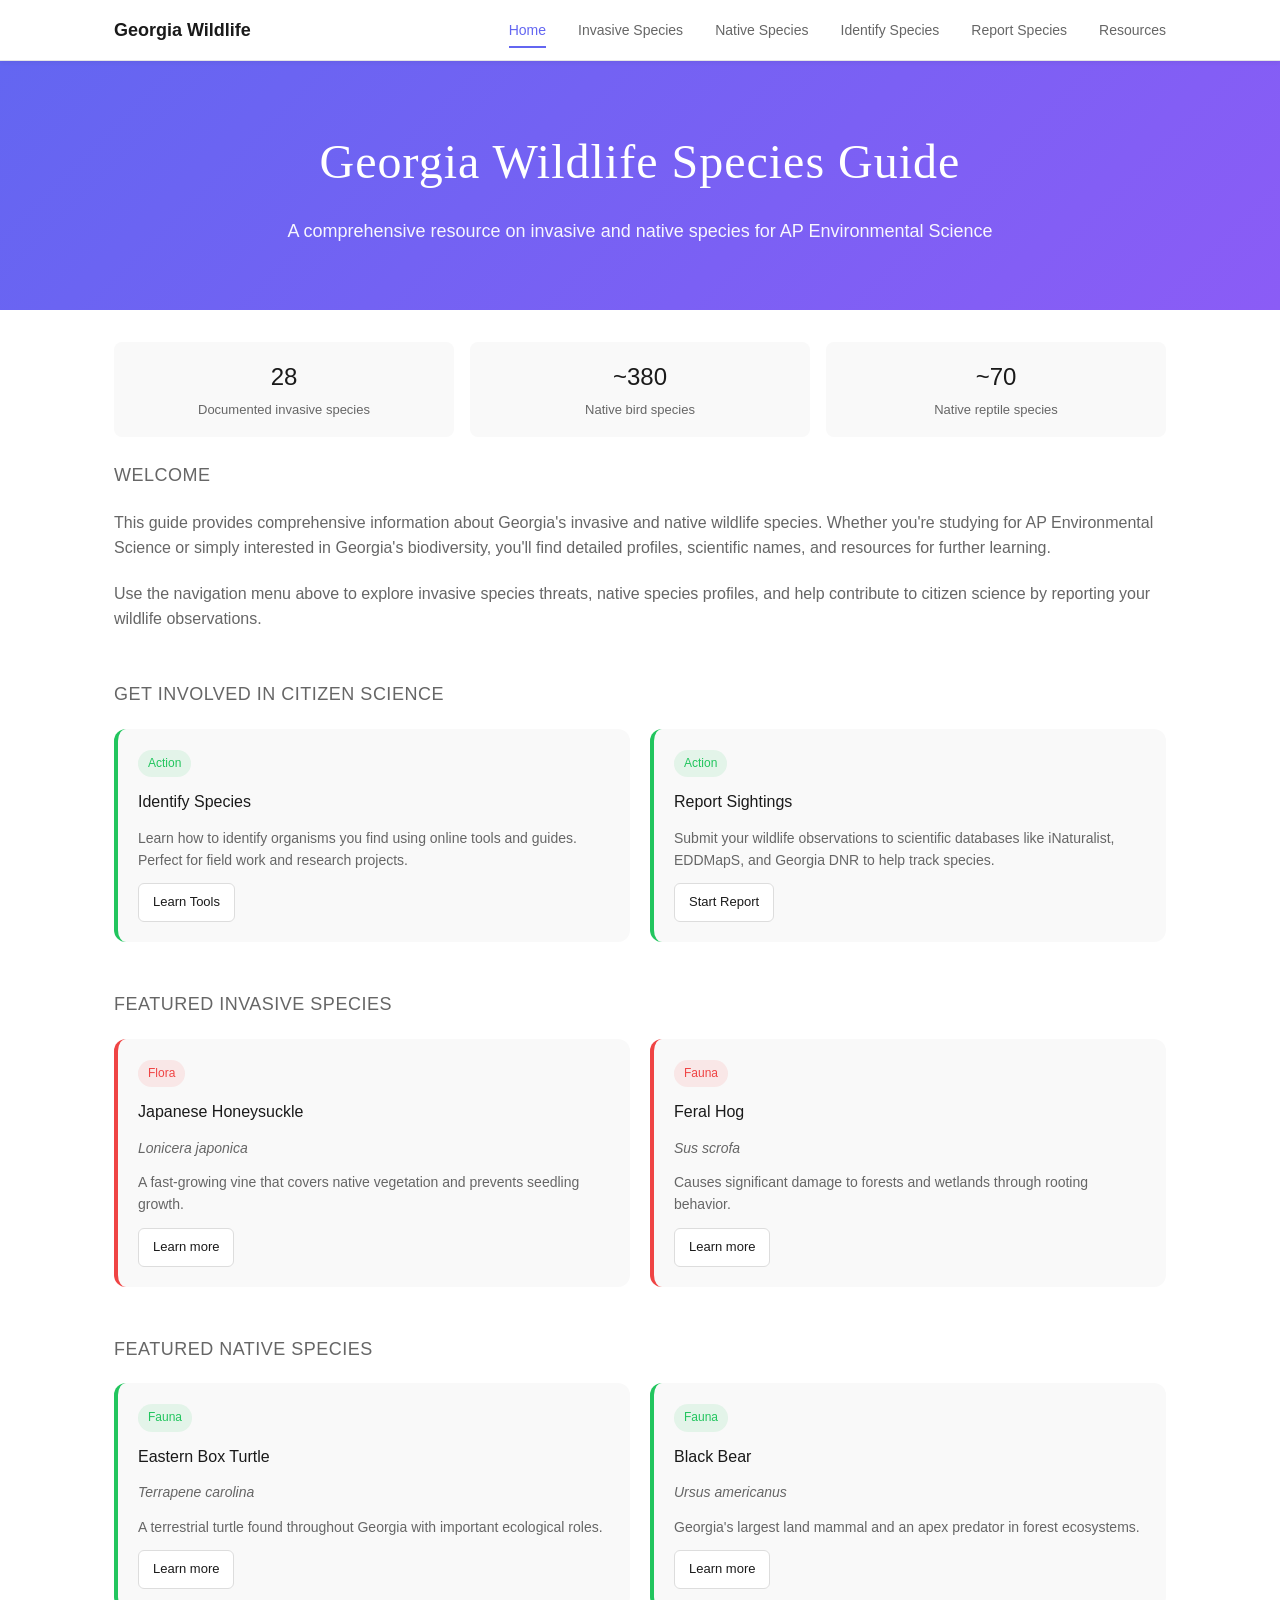
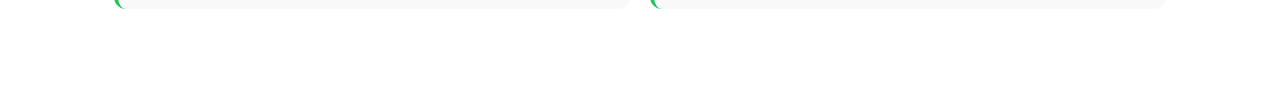
==== commit cae3309c: "Add species identification and reporting features" ====
--- a/index.html
+++ b/index.html
@@ -17,6 +17,8 @@
       <li><a href="index.html" class="nav-link active">Home</a></li>
       <li><a href="invasive-species.html" class="nav-link">Invasive Species</a></li>
       <li><a href="native-species.html" class="nav-link">Native Species</a></li>
+      <li><a href="identify-species.html" class="nav-link">Identify Species</a></li>
+      <li><a href="report-species.html" class="nav-link">Report Species</a></li>
       <li><a href="resources.html" class="nav-link">Resources</a></li>
     </ul>
   </div>
@@ -51,8 +53,31 @@
       you'll find detailed profiles, scientific names, and resources for further learning.
     </p>
     <p style="color: #666; margin-bottom: 20px;">
-      Use the navigation menu above to explore invasive species threats, native species profiles, and educational resources.
+      Use the navigation menu above to explore invasive species threats, native species profiles, and help contribute to citizen science by reporting your wildlife observations.
     </p>
+  </div>
+
+  <div class="section">
+    <h2>Get Involved in Citizen Science</h2>
+    <div class="info-grid">
+      <div class="info-card">
+        <span class="badge">Action</span>
+        <h3>Identify Species</h3>
+        <p>Learn how to identify organisms you find using online tools and guides. Perfect for field work and research projects.</p>
+        <div class="resource-links">
+          <a class="resource-btn" href="identify-species.html">Learn Tools</a>
+        </div>
+      </div>
+
+      <div class="info-card">
+        <span class="badge">Action</span>
+        <h3>Report Sightings</h3>
+        <p>Submit your wildlife observations to scientific databases like iNaturalist, EDDMapS, and Georgia DNR to help track species.</p>
+        <div class="resource-links">
+          <a class="resource-btn" href="report-species.html">Start Report</a>
+        </div>
+      </div>
+    </div>
   </div>
 
   <div class="section">
--- a/styles.css
+++ b/styles.css
@@ -353,6 +353,246 @@
   }
 }
 
+/* Identification & Reporting Styles */
+
+.tips-grid {
+  display: grid;
+  grid-template-columns: repeat(auto-fit, minmax(250px, 1fr));
+  gap: 16px;
+  margin-bottom: 24px;
+}
+
+.tip-card {
+  background: #f9f9f9;
+  padding: 20px;
+  border-radius: 12px;
+  text-align: center;
+  border: 1px solid #e5e5e5;
+  transition: all 0.2s;
+}
+
+@media (prefers-color-scheme: dark) {
+  .tip-card {
+    background: #2a2a2a;
+    border-color: #333;
+  }
+}
+
+.tip-card:hover {
+  transform: translateY(-4px);
+  border-color: #6366f1;
+  box-shadow: 0 4px 12px rgba(99, 102, 241, 0.1);
+}
+
+.tip-icon {
+  font-size: 32px;
+  margin-bottom: 12px;
+}
+
+.tip-card h3 {
+  font-size: 15px;
+  margin-bottom: 8px;
+  font-weight: 600;
+}
+
+.tip-card p {
+  font-size: 13px;
+  color: #666;
+}
+
+@media (prefers-color-scheme: dark) {
+  .tip-card p {
+    color: #999;
+  }
+}
+
+/* Reporting Options */
+
+.reporting-options {
+  display: grid;
+  grid-template-columns: repeat(auto-fit, minmax(280px, 1fr));
+  gap: 20px;
+  margin-bottom: 32px;
+}
+
+.report-card {
+  background: #f9f9f9;
+  padding: 24px;
+  border-radius: 12px;
+  border: 1px solid #e5e5e5;
+  transition: all 0.3s;
+}
+
+@media (prefers-color-scheme: dark) {
+  .report-card {
+    background: #2a2a2a;
+    border-color: #333;
+  }
+}
+
+.report-card:hover {
+  transform: translateY(-4px);
+  border-color: #6366f1;
+  box-shadow: 0 8px 16px rgba(99, 102, 241, 0.15);
+}
+
+.report-header {
+  margin-bottom: 16px;
+}
+
+.report-header h3 {
+  font-size: 16px;
+  margin-bottom: 4px;
+  font-weight: 600;
+}
+
+.report-desc {
+  font-size: 12px;
+  color: #999;
+  font-weight: 500;
+}
+
+.report-btn {
+  display: inline-block;
+  padding: 10px 16px;
+  background: #6366f1;
+  border: none;
+  border-radius: 6px;
+  text-decoration: none;
+  color: white;
+  font-size: 13px;
+  font-weight: 500;
+  transition: all 0.2s;
+  cursor: pointer;
+}
+
+.report-btn:hover {
+  background: #4f46e5;
+  transform: translateX(2px);
+}
+
+/* Form Styles */
+
+.species-form {
+  background: #f9f9f9;
+  padding: 28px;
+  border-radius: 12px;
+  max-width: 600px;
+  margin: 0 auto;
+}
+
+@media (prefers-color-scheme: dark) {
+  .species-form {
+    background: #2a2a2a;
+  }
+}
+
+.form-group {
+  margin-bottom: 20px;
+}
+
+.form-row {
+  display: grid;
+  grid-template-columns: 1fr 1fr;
+  gap: 16px;
+}
+
+@media (max-width: 600px) {
+  .form-row {
+    grid-template-columns: 1fr;
+  }
+}
+
+.form-group label {
+  display: block;
+  margin-bottom: 8px;
+  font-size: 14px;
+  font-weight: 500;
+  color: #333;
+}
+
+@media (prefers-color-scheme: dark) {
+  .form-group label {
+    color: #ddd;
+  }
+}
+
+.form-group input,
+.form-group select,
+.form-group textarea {
+  width: 100%;
+  padding: 10px 12px;
+  border: 1px solid #ddd;
+  border-radius: 6px;
+  font-size: 14px;
+  font-family: inherit;
+  background: white;
+  color: #1a1a1a;
+  transition: all 0.2s;
+}
+
+@media (prefers-color-scheme: dark) {
+  .form-group input,
+  .form-group select,
+  .form-group textarea {
+    background: #1a1a1a;
+    border-color: #444;
+    color: #f5f5f5;
+  }
+}
+
+.form-group input:focus,
+.form-group select:focus,
+.form-group textarea:focus {
+  outline: none;
+  border-color: #6366f1;
+  box-shadow: 0 0 0 3px rgba(99, 102, 241, 0.1);
+}
+
+.form-group textarea {
+  resize: vertical;
+  font-family: -apple-system, BlinkMacSystemFont, 'Segoe UI', sans-serif;
+}
+
+.form-group.checkbox {
+  display: flex;
+  align-items: flex-start;
+  gap: 8px;
+  margin-bottom: 20px;
+}
+
+.form-group.checkbox input {
+  width: auto;
+  margin-top: 4px;
+}
+
+.form-group.checkbox label {
+  margin: 0;
+  font-size: 13px;
+}
+
+.submit-btn {
+  width: 100%;
+  padding: 12px 20px;
+  background: linear-gradient(135deg, #6366f1 0%, #8b5cf6 100%);
+  border: none;
+  border-radius: 6px;
+  color: white;
+  font-size: 15px;
+  font-weight: 600;
+  cursor: pointer;
+  transition: all 0.3s;
+}
+
+.submit-btn:hover {
+  transform: translateY(-2px);
+  box-shadow: 0 4px 12px rgba(99, 102, 241, 0.4);
+}
+
+.submit-btn:active {
+  transform: translateY(0);
+}
+
 @media (max-width: 768px) {
   .info-grid {
     grid-template-columns: 1fr;
@@ -369,4 +609,8 @@
   .nav-link {
     font-size: 12px;
   }
-}+
+  .species-form {
+    padding: 20px;
+  }
+}
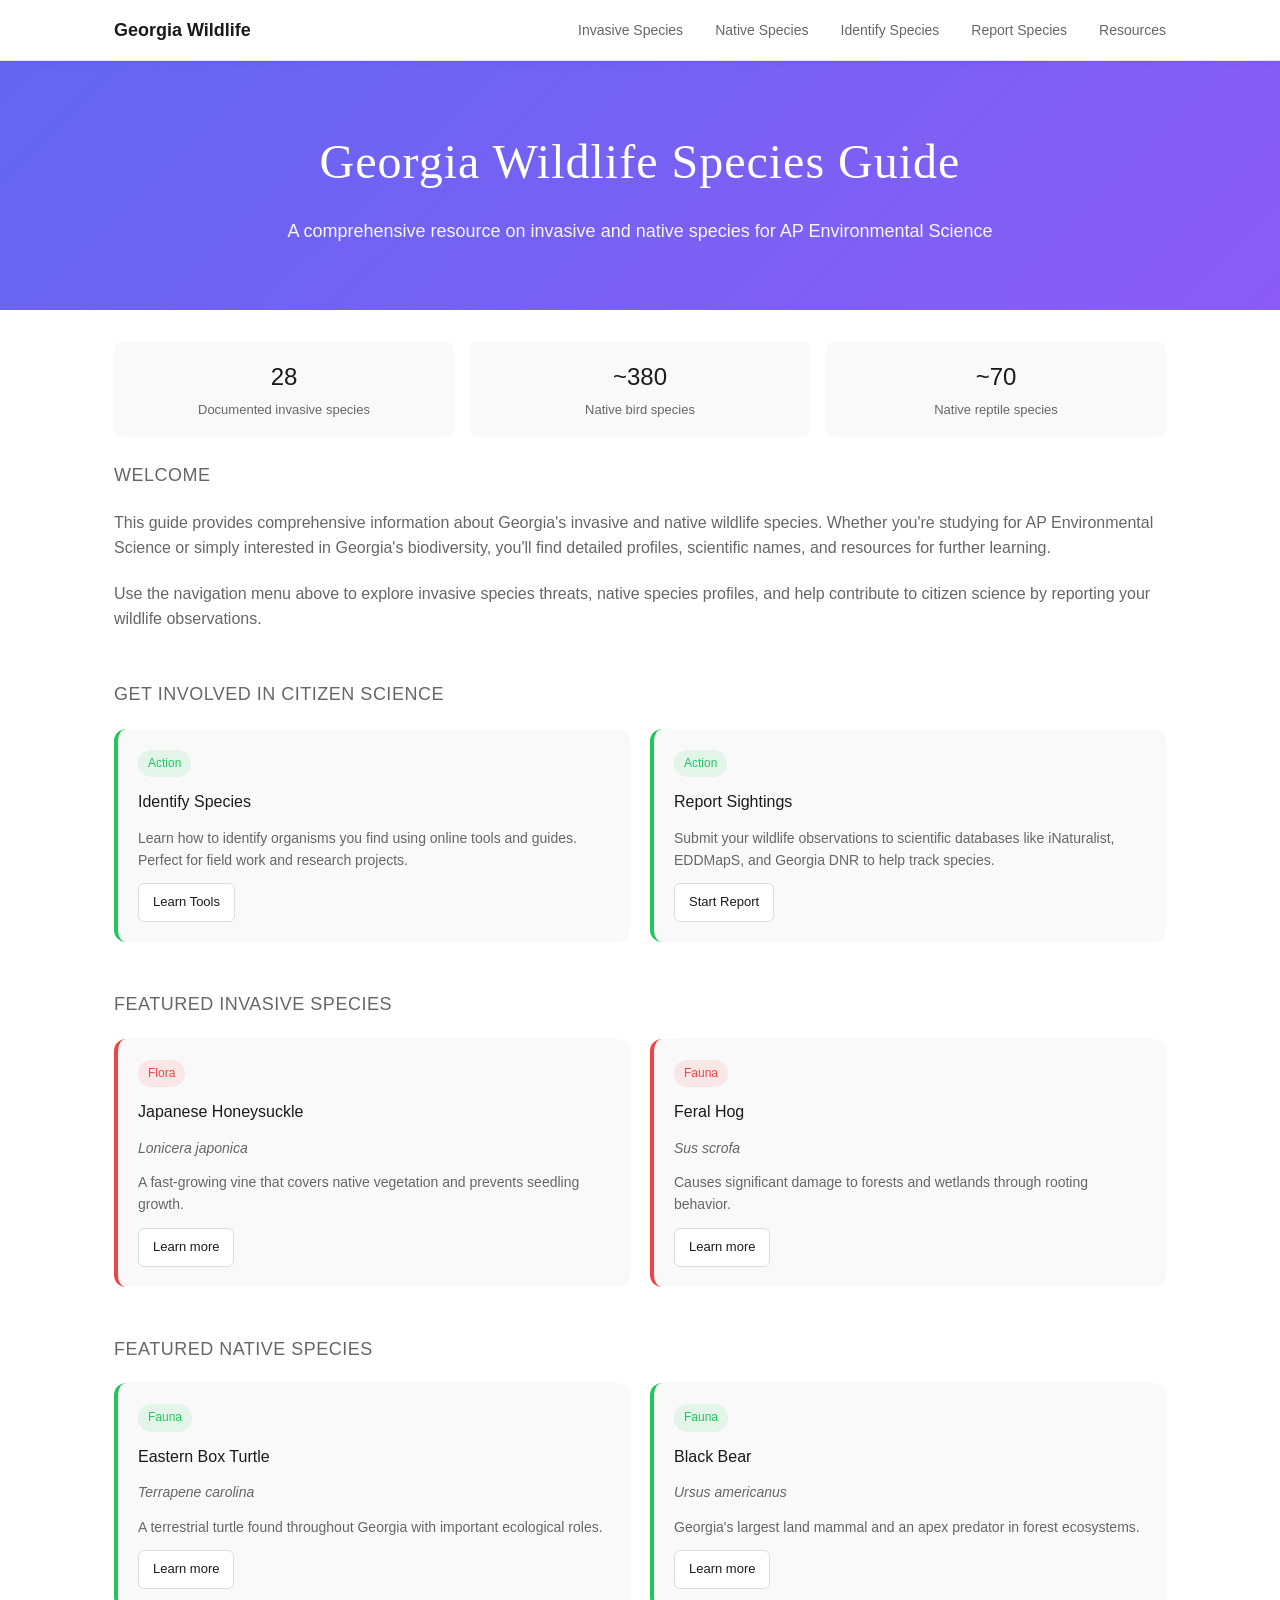
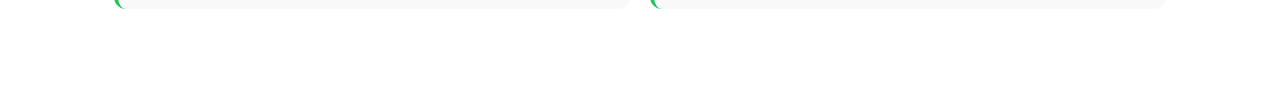
==== commit e0c70d72: "Remove home link from nav, logo now goes to home" ====
--- a/index.html
+++ b/index.html
@@ -14,7 +14,6 @@
       <a href="index.html">Georgia Wildlife</a>
     </div>
     <ul class="nav-menu">
-      <li><a href="index.html" class="nav-link active">Home</a></li>
       <li><a href="invasive-species.html" class="nav-link">Invasive Species</a></li>
       <li><a href="native-species.html" class="nav-link">Native Species</a></li>
       <li><a href="identify-species.html" class="nav-link">Identify Species</a></li>
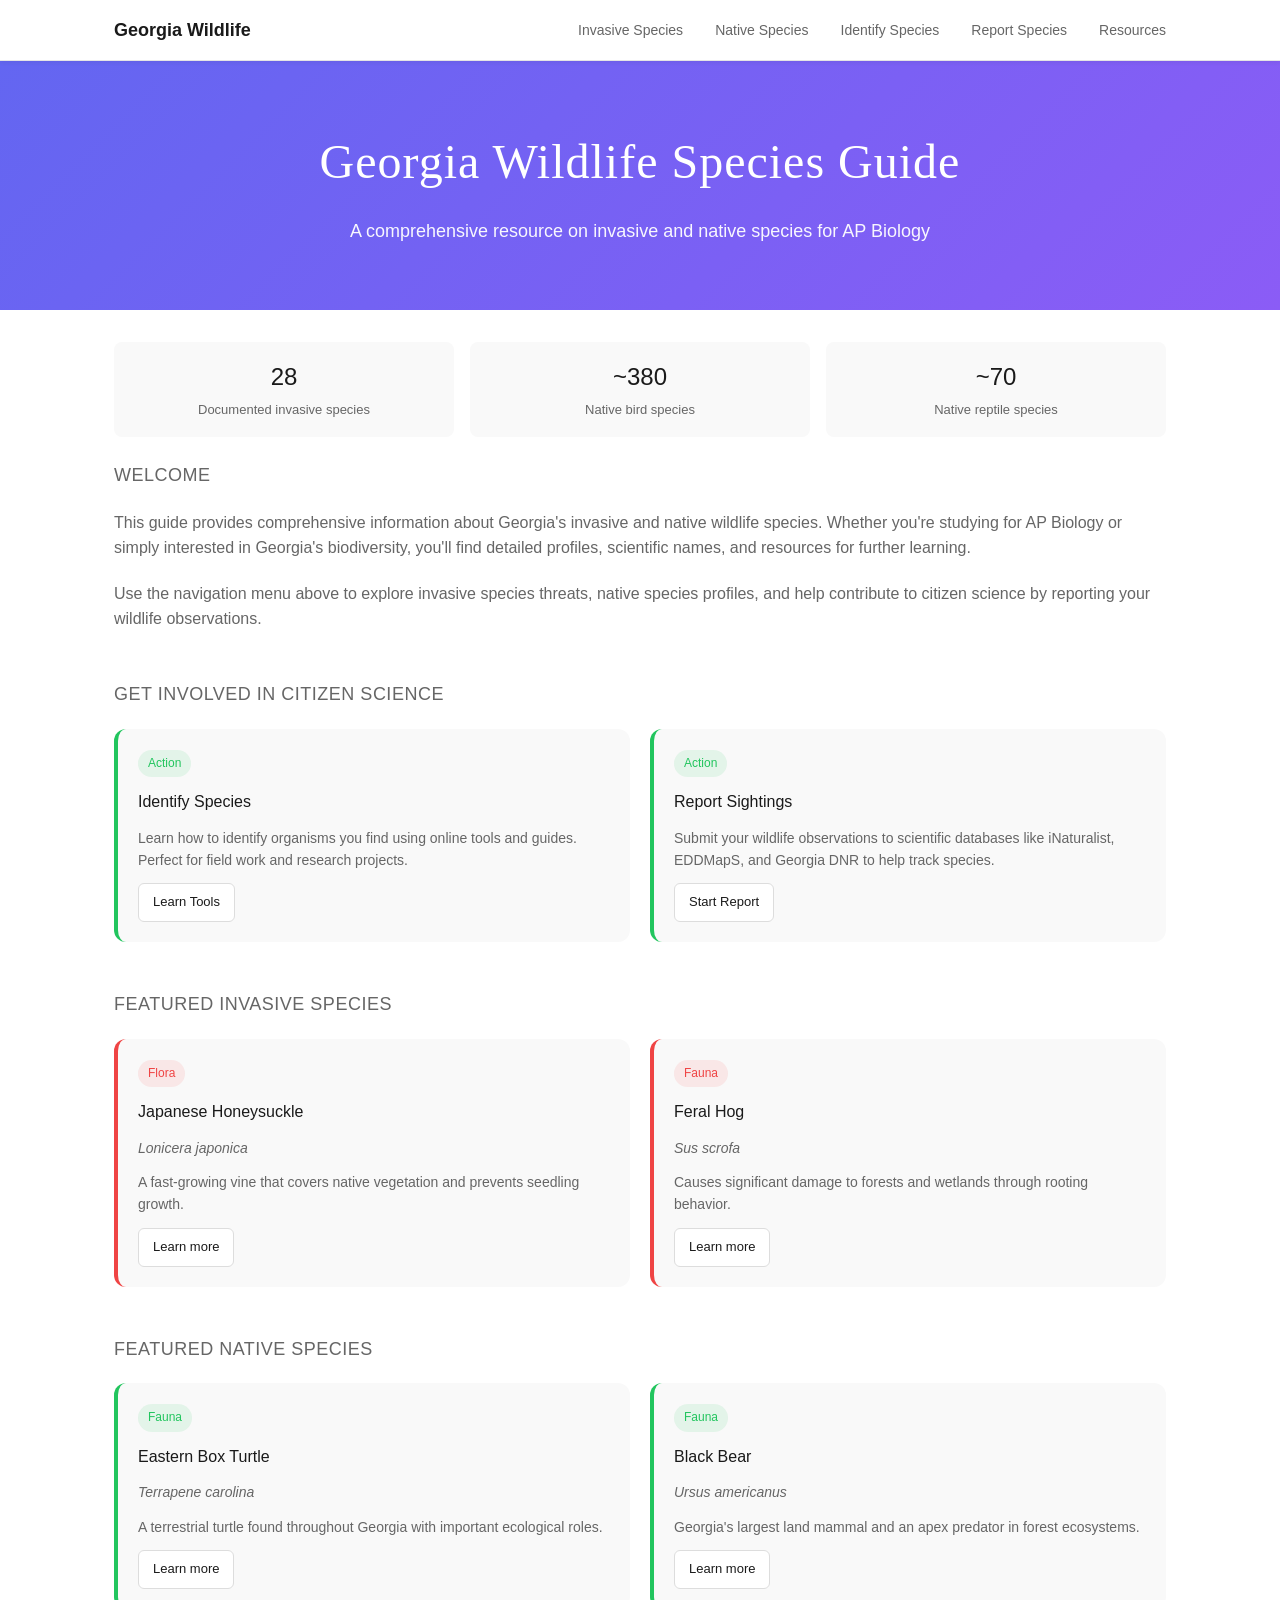
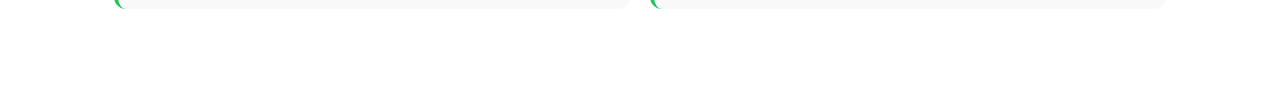
==== commit 3ae60906: "Update references from AP Environmental Science to AP Biology" ====
--- a/index.html
+++ b/index.html
@@ -25,7 +25,7 @@
 
 <div class="header">
   <h1>Georgia Wildlife Species Guide</h1>
-  <p>A comprehensive resource on invasive and native species for AP Environmental Science</p>
+  <p>A comprehensive resource on invasive and native species for AP Biology</p>
 </div>
 
 <div class="content">
@@ -48,7 +48,7 @@
     <h2>Welcome</h2>
     <p style="color: #666; margin-bottom: 20px;">
       This guide provides comprehensive information about Georgia's invasive and native wildlife species. 
-      Whether you're studying for AP Environmental Science or simply interested in Georgia's biodiversity, 
+      Whether you're studying for AP Biology or simply interested in Georgia's biodiversity, 
       you'll find detailed profiles, scientific names, and resources for further learning.
     </p>
     <p style="color: #666; margin-bottom: 20px;">
@@ -131,4 +131,4 @@
 </div>
 
 </body>
-</html>+</html>
